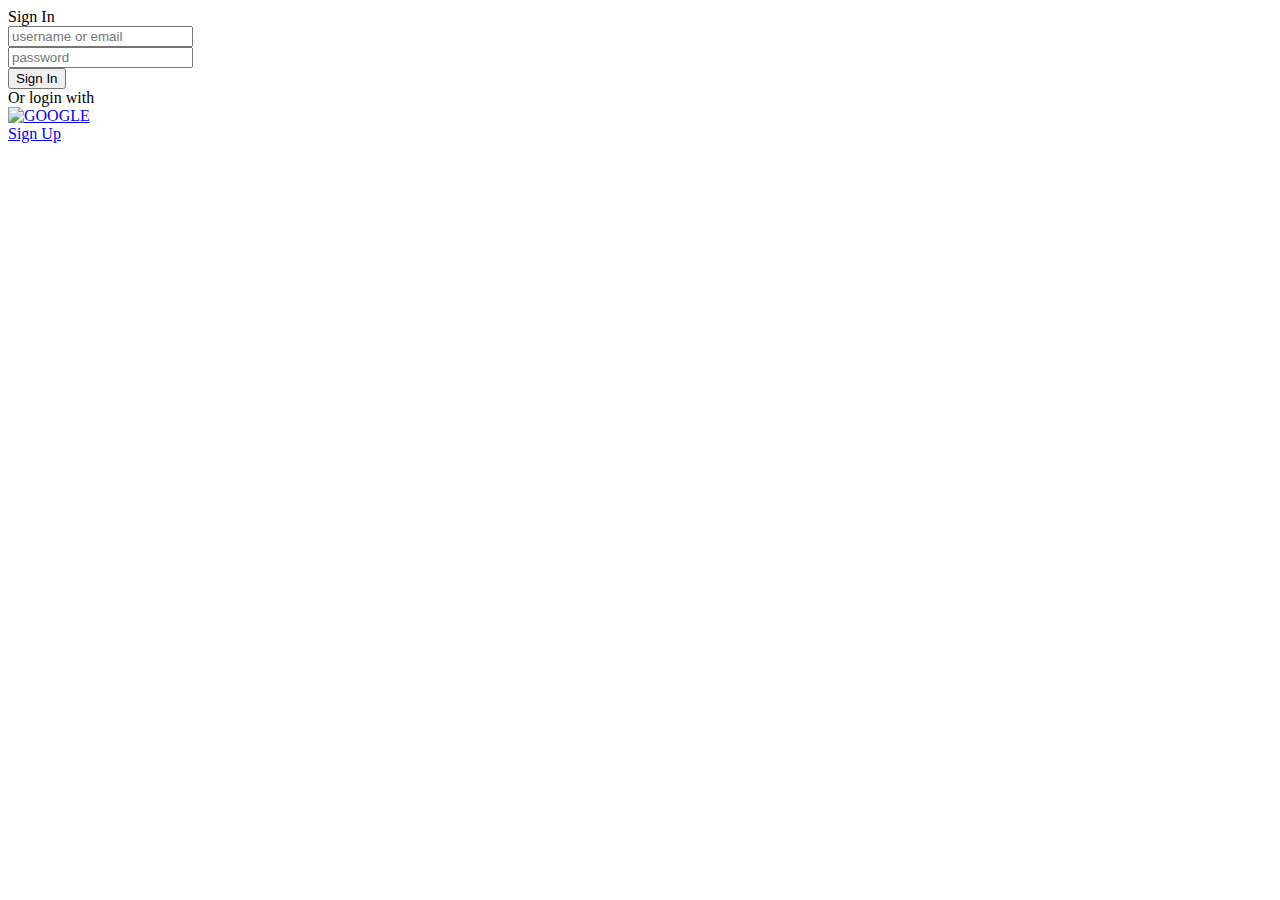
==== index.html @ 64633100 "HTML" ====
<!DOCTYPE html>
<html lang="en">
<head>
	<title>Login V9</title>
	<meta charset="UTF-8">
	<meta name="viewport" content="width=device-width, initial-scale=1">
<!--===============================================================================================-->	
	<link rel="icon" type="image/png" href="images/icons/favicon.ico"/>
<!--===============================================================================================-->
	<link rel="stylesheet" type="text/css" href="vendor/bootstrap/css/bootstrap.min.css">
<!--===============================================================================================-->
	<link rel="stylesheet" type="text/css" href="fonts/font-awesome-4.7.0/css/font-awesome.min.css">
<!--===============================================================================================-->
	<link rel="stylesheet" type="text/css" href="fonts/iconic/css/material-design-iconic-font.min.css">
<!--===============================================================================================-->
	<link rel="stylesheet" type="text/css" href="vendor/animate/animate.css">
<!--===============================================================================================-->	
	<link rel="stylesheet" type="text/css" href="vendor/css-hamburgers/hamburgers.min.css">
<!--===============================================================================================-->
	<link rel="stylesheet" type="text/css" href="vendor/animsition/css/animsition.min.css">
<!--===============================================================================================-->
	<link rel="stylesheet" type="text/css" href="vendor/select2/select2.min.css">
<!--===============================================================================================-->	
	<link rel="stylesheet" type="text/css" href="vendor/daterangepicker/daterangepicker.css">
<!--===============================================================================================-->
	<link rel="stylesheet" type="text/css" href="css/util.css">
	<link rel="stylesheet" type="text/css" href="css/main.css">
<!--===============================================================================================-->
</head>
<body>
	
	
	<div class="container-login100" style="background-image: url('images/bg-01.jpg');">
		<div class="wrap-login100 p-l-55 p-r-55 p-t-80 p-b-30">
			<form class="login100-form validate-form">
				<span class="login100-form-title p-b-37">
					Sign In
				</span>

				<div class="wrap-input100 validate-input m-b-20" data-validate="Enter username or email">
					<input class="input100" type="text" name="username" placeholder="username or email">
					<span class="focus-input100"></span>
				</div>

				<div class="wrap-input100 validate-input m-b-25" data-validate = "Enter password">
					<input class="input100" type="password" name="pass" placeholder="password">
					<span class="focus-input100"></span>
				</div>

				<div class="container-login100-form-btn">
					<button class="login100-form-btn">
						Sign In
					</button>
				</div>

				<div class="text-center p-t-57 p-b-20">
					<span class="txt1">
						Or login with
					</span>
				</div>

				<div class="flex-c p-b-112">
					<a href="#" class="login100-social-item">
						<i class="fa fa-facebook-f"></i>
					</a>

					<a href="#" class="login100-social-item">
						<img src="images/icons/icon-google.png" alt="GOOGLE">
					</a>
				</div>

				<div class="text-center">
					<a href="#" class="txt2 hov1">
						Sign Up
					</a>
				</div>
			</form>

			
		</div>
	</div>
	
	

	<div id="dropDownSelect1"></div>
	
<!--===============================================================================================-->
	<script src="vendor/jquery/jquery-3.2.1.min.js"></script>
<!--===============================================================================================-->
	<script src="vendor/animsition/js/animsition.min.js"></script>
<!--===============================================================================================-->
	<script src="vendor/bootstrap/js/popper.js"></script>
	<script src="vendor/bootstrap/js/bootstrap.min.js"></script>
<!--===============================================================================================-->
	<script src="vendor/select2/select2.min.js"></script>
<!--===============================================================================================-->
	<script src="vendor/daterangepicker/moment.min.js"></script>
	<script src="vendor/daterangepicker/daterangepicker.js"></script>
<!--===============================================================================================-->
	<script src="vendor/countdowntime/countdowntime.js"></script>
<!--===============================================================================================-->
	<script src="js/main.js"></script>

</body>
</html>
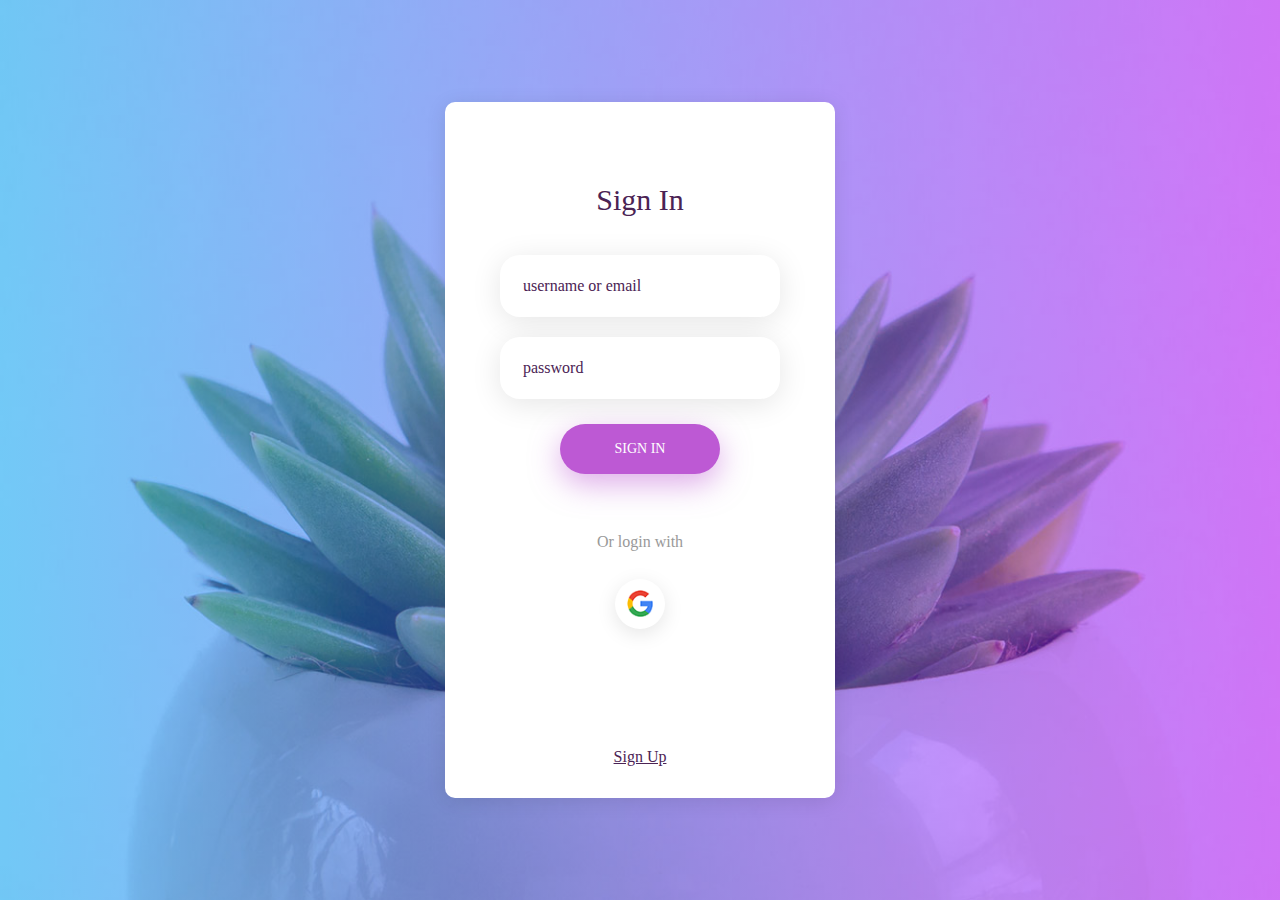
==== commit 41e79b3e: "Update index.html" ====
--- a/index.html
+++ b/index.html
@@ -1,7 +1,7 @@
 <!DOCTYPE html>
 <html lang="en">
 <head>
-	<title>Login V9</title>
+	<title>Worky</title>
 	<meta charset="UTF-8">
 	<meta name="viewport" content="width=device-width, initial-scale=1">
 <!--===============================================================================================-->	
@@ -60,9 +60,7 @@
 				</div>
 
 				<div class="flex-c p-b-112">
-					<a href="#" class="login100-social-item">
-						<i class="fa fa-facebook-f"></i>
-					</a>
+					
 
 					<a href="#" class="login100-social-item">
 						<img src="images/icons/icon-google.png" alt="GOOGLE">
@@ -102,4 +100,4 @@
 	<script src="js/main.js"></script>
 
 </body>
-</html>+</html>
--- a/css/util.css
+++ b/css/util.css
@@ -0,0 +1,2993 @@
+/*[ FONT SIZE ]
+///////////////////////////////////////////////////////////
+*/
+.fs-1 {font-size: 1px;}
+.fs-2 {font-size: 2px;}
+.fs-3 {font-size: 3px;}
+.fs-4 {font-size: 4px;}
+.fs-5 {font-size: 5px;}
+.fs-6 {font-size: 6px;}
+.fs-7 {font-size: 7px;}
+.fs-8 {font-size: 8px;}
+.fs-9 {font-size: 9px;}
+.fs-10 {font-size: 10px;}
+.fs-11 {font-size: 11px;}
+.fs-12 {font-size: 12px;}
+.fs-13 {font-size: 13px;}
+.fs-14 {font-size: 14px;}
+.fs-15 {font-size: 15px;}
+.fs-16 {font-size: 16px;}
+.fs-17 {font-size: 17px;}
+.fs-18 {font-size: 18px;}
+.fs-19 {font-size: 19px;}
+.fs-20 {font-size: 20px;}
+.fs-21 {font-size: 21px;}
+.fs-22 {font-size: 22px;}
+.fs-23 {font-size: 23px;}
+.fs-24 {font-size: 24px;}
+.fs-25 {font-size: 25px;}
+.fs-26 {font-size: 26px;}
+.fs-27 {font-size: 27px;}
+.fs-28 {font-size: 28px;}
+.fs-29 {font-size: 29px;}
+.fs-30 {font-size: 30px;}
+.fs-31 {font-size: 31px;}
+.fs-32 {font-size: 32px;}
+.fs-33 {font-size: 33px;}
+.fs-34 {font-size: 34px;}
+.fs-35 {font-size: 35px;}
+.fs-36 {font-size: 36px;}
+.fs-37 {font-size: 37px;}
+.fs-38 {font-size: 38px;}
+.fs-39 {font-size: 39px;}
+.fs-40 {font-size: 40px;}
+.fs-41 {font-size: 41px;}
+.fs-42 {font-size: 42px;}
+.fs-43 {font-size: 43px;}
+.fs-44 {font-size: 44px;}
+.fs-45 {font-size: 45px;}
+.fs-46 {font-size: 46px;}
+.fs-47 {font-size: 47px;}
+.fs-48 {font-size: 48px;}
+.fs-49 {font-size: 49px;}
+.fs-50 {font-size: 50px;}
+.fs-51 {font-size: 51px;}
+.fs-52 {font-size: 52px;}
+.fs-53 {font-size: 53px;}
+.fs-54 {font-size: 54px;}
+.fs-55 {font-size: 55px;}
+.fs-56 {font-size: 56px;}
+.fs-57 {font-size: 57px;}
+.fs-58 {font-size: 58px;}
+.fs-59 {font-size: 59px;}
+.fs-60 {font-size: 60px;}
+.fs-61 {font-size: 61px;}
+.fs-62 {font-size: 62px;}
+.fs-63 {font-size: 63px;}
+.fs-64 {font-size: 64px;}
+.fs-65 {font-size: 65px;}
+.fs-66 {font-size: 66px;}
+.fs-67 {font-size: 67px;}
+.fs-68 {font-size: 68px;}
+.fs-69 {font-size: 69px;}
+.fs-70 {font-size: 70px;}
+.fs-71 {font-size: 71px;}
+.fs-72 {font-size: 72px;}
+.fs-73 {font-size: 73px;}
+.fs-74 {font-size: 74px;}
+.fs-75 {font-size: 75px;}
+.fs-76 {font-size: 76px;}
+.fs-77 {font-size: 77px;}
+.fs-78 {font-size: 78px;}
+.fs-79 {font-size: 79px;}
+.fs-80 {font-size: 80px;}
+.fs-81 {font-size: 81px;}
+.fs-82 {font-size: 82px;}
+.fs-83 {font-size: 83px;}
+.fs-84 {font-size: 84px;}
+.fs-85 {font-size: 85px;}
+.fs-86 {font-size: 86px;}
+.fs-87 {font-size: 87px;}
+.fs-88 {font-size: 88px;}
+.fs-89 {font-size: 89px;}
+.fs-90 {font-size: 90px;}
+.fs-91 {font-size: 91px;}
+.fs-92 {font-size: 92px;}
+.fs-93 {font-size: 93px;}
+.fs-94 {font-size: 94px;}
+.fs-95 {font-size: 95px;}
+.fs-96 {font-size: 96px;}
+.fs-97 {font-size: 97px;}
+.fs-98 {font-size: 98px;}
+.fs-99 {font-size: 99px;}
+.fs-100 {font-size: 100px;}
+.fs-101 {font-size: 101px;}
+.fs-102 {font-size: 102px;}
+.fs-103 {font-size: 103px;}
+.fs-104 {font-size: 104px;}
+.fs-105 {font-size: 105px;}
+.fs-106 {font-size: 106px;}
+.fs-107 {font-size: 107px;}
+.fs-108 {font-size: 108px;}
+.fs-109 {font-size: 109px;}
+.fs-110 {font-size: 110px;}
+.fs-111 {font-size: 111px;}
+.fs-112 {font-size: 112px;}
+.fs-113 {font-size: 113px;}
+.fs-114 {font-size: 114px;}
+.fs-115 {font-size: 115px;}
+.fs-116 {font-size: 116px;}
+.fs-117 {font-size: 117px;}
+.fs-118 {font-size: 118px;}
+.fs-119 {font-size: 119px;}
+.fs-120 {font-size: 120px;}
+.fs-121 {font-size: 121px;}
+.fs-122 {font-size: 122px;}
+.fs-123 {font-size: 123px;}
+.fs-124 {font-size: 124px;}
+.fs-125 {font-size: 125px;}
+.fs-126 {font-size: 126px;}
+.fs-127 {font-size: 127px;}
+.fs-128 {font-size: 128px;}
+.fs-129 {font-size: 129px;}
+.fs-130 {font-size: 130px;}
+.fs-131 {font-size: 131px;}
+.fs-132 {font-size: 132px;}
+.fs-133 {font-size: 133px;}
+.fs-134 {font-size: 134px;}
+.fs-135 {font-size: 135px;}
+.fs-136 {font-size: 136px;}
+.fs-137 {font-size: 137px;}
+.fs-138 {font-size: 138px;}
+.fs-139 {font-size: 139px;}
+.fs-140 {font-size: 140px;}
+.fs-141 {font-size: 141px;}
+.fs-142 {font-size: 142px;}
+.fs-143 {font-size: 143px;}
+.fs-144 {font-size: 144px;}
+.fs-145 {font-size: 145px;}
+.fs-146 {font-size: 146px;}
+.fs-147 {font-size: 147px;}
+.fs-148 {font-size: 148px;}
+.fs-149 {font-size: 149px;}
+.fs-150 {font-size: 150px;}
+.fs-151 {font-size: 151px;}
+.fs-152 {font-size: 152px;}
+.fs-153 {font-size: 153px;}
+.fs-154 {font-size: 154px;}
+.fs-155 {font-size: 155px;}
+.fs-156 {font-size: 156px;}
+.fs-157 {font-size: 157px;}
+.fs-158 {font-size: 158px;}
+.fs-159 {font-size: 159px;}
+.fs-160 {font-size: 160px;}
+.fs-161 {font-size: 161px;}
+.fs-162 {font-size: 162px;}
+.fs-163 {font-size: 163px;}
+.fs-164 {font-size: 164px;}
+.fs-165 {font-size: 165px;}
+.fs-166 {font-size: 166px;}
+.fs-167 {font-size: 167px;}
+.fs-168 {font-size: 168px;}
+.fs-169 {font-size: 169px;}
+.fs-170 {font-size: 170px;}
+.fs-171 {font-size: 171px;}
+.fs-172 {font-size: 172px;}
+.fs-173 {font-size: 173px;}
+.fs-174 {font-size: 174px;}
+.fs-175 {font-size: 175px;}
+.fs-176 {font-size: 176px;}
+.fs-177 {font-size: 177px;}
+.fs-178 {font-size: 178px;}
+.fs-179 {font-size: 179px;}
+.fs-180 {font-size: 180px;}
+.fs-181 {font-size: 181px;}
+.fs-182 {font-size: 182px;}
+.fs-183 {font-size: 183px;}
+.fs-184 {font-size: 184px;}
+.fs-185 {font-size: 185px;}
+.fs-186 {font-size: 186px;}
+.fs-187 {font-size: 187px;}
+.fs-188 {font-size: 188px;}
+.fs-189 {font-size: 189px;}
+.fs-190 {font-size: 190px;}
+.fs-191 {font-size: 191px;}
+.fs-192 {font-size: 192px;}
+.fs-193 {font-size: 193px;}
+.fs-194 {font-size: 194px;}
+.fs-195 {font-size: 195px;}
+.fs-196 {font-size: 196px;}
+.fs-197 {font-size: 197px;}
+.fs-198 {font-size: 198px;}
+.fs-199 {font-size: 199px;}
+.fs-200 {font-size: 200px;}
+
+/*[ PADDING ]
+///////////////////////////////////////////////////////////
+*/
+.p-t-0 {padding-top: 0px;}
+.p-t-1 {padding-top: 1px;}
+.p-t-2 {padding-top: 2px;}
+.p-t-3 {padding-top: 3px;}
+.p-t-4 {padding-top: 4px;}
+.p-t-5 {padding-top: 5px;}
+.p-t-6 {padding-top: 6px;}
+.p-t-7 {padding-top: 7px;}
+.p-t-8 {padding-top: 8px;}
+.p-t-9 {padding-top: 9px;}
+.p-t-10 {padding-top: 10px;}
+.p-t-11 {padding-top: 11px;}
+.p-t-12 {padding-top: 12px;}
+.p-t-13 {padding-top: 13px;}
+.p-t-14 {padding-top: 14px;}
+.p-t-15 {padding-top: 15px;}
+.p-t-16 {padding-top: 16px;}
+.p-t-17 {padding-top: 17px;}
+.p-t-18 {padding-top: 18px;}
+.p-t-19 {padding-top: 19px;}
+.p-t-20 {padding-top: 20px;}
+.p-t-21 {padding-top: 21px;}
+.p-t-22 {padding-top: 22px;}
+.p-t-23 {padding-top: 23px;}
+.p-t-24 {padding-top: 24px;}
+.p-t-25 {padding-top: 25px;}
+.p-t-26 {padding-top: 26px;}
+.p-t-27 {padding-top: 27px;}
+.p-t-28 {padding-top: 28px;}
+.p-t-29 {padding-top: 29px;}
+.p-t-30 {padding-top: 30px;}
+.p-t-31 {padding-top: 31px;}
+.p-t-32 {padding-top: 32px;}
+.p-t-33 {padding-top: 33px;}
+.p-t-34 {padding-top: 34px;}
+.p-t-35 {padding-top: 35px;}
+.p-t-36 {padding-top: 36px;}
+.p-t-37 {padding-top: 37px;}
+.p-t-38 {padding-top: 38px;}
+.p-t-39 {padding-top: 39px;}
+.p-t-40 {padding-top: 40px;}
+.p-t-41 {padding-top: 41px;}
+.p-t-42 {padding-top: 42px;}
+.p-t-43 {padding-top: 43px;}
+.p-t-44 {padding-top: 44px;}
+.p-t-45 {padding-top: 45px;}
+.p-t-46 {padding-top: 46px;}
+.p-t-47 {padding-top: 47px;}
+.p-t-48 {padding-top: 48px;}
+.p-t-49 {padding-top: 49px;}
+.p-t-50 {padding-top: 50px;}
+.p-t-51 {padding-top: 51px;}
+.p-t-52 {padding-top: 52px;}
+.p-t-53 {padding-top: 53px;}
+.p-t-54 {padding-top: 54px;}
+.p-t-55 {padding-top: 55px;}
+.p-t-56 {padding-top: 56px;}
+.p-t-57 {padding-top: 57px;}
+.p-t-58 {padding-top: 58px;}
+.p-t-59 {padding-top: 59px;}
+.p-t-60 {padding-top: 60px;}
+.p-t-61 {padding-top: 61px;}
+.p-t-62 {padding-top: 62px;}
+.p-t-63 {padding-top: 63px;}
+.p-t-64 {padding-top: 64px;}
+.p-t-65 {padding-top: 65px;}
+.p-t-66 {padding-top: 66px;}
+.p-t-67 {padding-top: 67px;}
+.p-t-68 {padding-top: 68px;}
+.p-t-69 {padding-top: 69px;}
+.p-t-70 {padding-top: 70px;}
+.p-t-71 {padding-top: 71px;}
+.p-t-72 {padding-top: 72px;}
+.p-t-73 {padding-top: 73px;}
+.p-t-74 {padding-top: 74px;}
+.p-t-75 {padding-top: 75px;}
+.p-t-76 {padding-top: 76px;}
+.p-t-77 {padding-top: 77px;}
+.p-t-78 {padding-top: 78px;}
+.p-t-79 {padding-top: 79px;}
+.p-t-80 {padding-top: 80px;}
+.p-t-81 {padding-top: 81px;}
+.p-t-82 {padding-top: 82px;}
+.p-t-83 {padding-top: 83px;}
+.p-t-84 {padding-top: 84px;}
+.p-t-85 {padding-top: 85px;}
+.p-t-86 {padding-top: 86px;}
+.p-t-87 {padding-top: 87px;}
+.p-t-88 {padding-top: 88px;}
+.p-t-89 {padding-top: 89px;}
+.p-t-90 {padding-top: 90px;}
+.p-t-91 {padding-top: 91px;}
+.p-t-92 {padding-top: 92px;}
+.p-t-93 {padding-top: 93px;}
+.p-t-94 {padding-top: 94px;}
+.p-t-95 {padding-top: 95px;}
+.p-t-96 {padding-top: 96px;}
+.p-t-97 {padding-top: 97px;}
+.p-t-98 {padding-top: 98px;}
+.p-t-99 {padding-top: 99px;}
+.p-t-100 {padding-top: 100px;}
+.p-t-101 {padding-top: 101px;}
+.p-t-102 {padding-top: 102px;}
+.p-t-103 {padding-top: 103px;}
+.p-t-104 {padding-top: 104px;}
+.p-t-105 {padding-top: 105px;}
+.p-t-106 {padding-top: 106px;}
+.p-t-107 {padding-top: 107px;}
+.p-t-108 {padding-top: 108px;}
+.p-t-109 {padding-top: 109px;}
+.p-t-110 {padding-top: 110px;}
+.p-t-111 {padding-top: 111px;}
+.p-t-112 {padding-top: 112px;}
+.p-t-113 {padding-top: 113px;}
+.p-t-114 {padding-top: 114px;}
+.p-t-115 {padding-top: 115px;}
+.p-t-116 {padding-top: 116px;}
+.p-t-117 {padding-top: 117px;}
+.p-t-118 {padding-top: 118px;}
+.p-t-119 {padding-top: 119px;}
+.p-t-120 {padding-top: 120px;}
+.p-t-121 {padding-top: 121px;}
+.p-t-122 {padding-top: 122px;}
+.p-t-123 {padding-top: 123px;}
+.p-t-124 {padding-top: 124px;}
+.p-t-125 {padding-top: 125px;}
+.p-t-126 {padding-top: 126px;}
+.p-t-127 {padding-top: 127px;}
+.p-t-128 {padding-top: 128px;}
+.p-t-129 {padding-top: 129px;}
+.p-t-130 {padding-top: 130px;}
+.p-t-131 {padding-top: 131px;}
+.p-t-132 {padding-top: 132px;}
+.p-t-133 {padding-top: 133px;}
+.p-t-134 {padding-top: 134px;}
+.p-t-135 {padding-top: 135px;}
+.p-t-136 {padding-top: 136px;}
+.p-t-137 {padding-top: 137px;}
+.p-t-138 {padding-top: 138px;}
+.p-t-139 {padding-top: 139px;}
+.p-t-140 {padding-top: 140px;}
+.p-t-141 {padding-top: 141px;}
+.p-t-142 {padding-top: 142px;}
+.p-t-143 {padding-top: 143px;}
+.p-t-144 {padding-top: 144px;}
+.p-t-145 {padding-top: 145px;}
+.p-t-146 {padding-top: 146px;}
+.p-t-147 {padding-top: 147px;}
+.p-t-148 {padding-top: 148px;}
+.p-t-149 {padding-top: 149px;}
+.p-t-150 {padding-top: 150px;}
+.p-t-151 {padding-top: 151px;}
+.p-t-152 {padding-top: 152px;}
+.p-t-153 {padding-top: 153px;}
+.p-t-154 {padding-top: 154px;}
+.p-t-155 {padding-top: 155px;}
+.p-t-156 {padding-top: 156px;}
+.p-t-157 {padding-top: 157px;}
+.p-t-158 {padding-top: 158px;}
+.p-t-159 {padding-top: 159px;}
+.p-t-160 {padding-top: 160px;}
+.p-t-161 {padding-top: 161px;}
+.p-t-162 {padding-top: 162px;}
+.p-t-163 {padding-top: 163px;}
+.p-t-164 {padding-top: 164px;}
+.p-t-165 {padding-top: 165px;}
+.p-t-166 {padding-top: 166px;}
+.p-t-167 {padding-top: 167px;}
+.p-t-168 {padding-top: 168px;}
+.p-t-169 {padding-top: 169px;}
+.p-t-170 {padding-top: 170px;}
+.p-t-171 {padding-top: 171px;}
+.p-t-172 {padding-top: 172px;}
+.p-t-173 {padding-top: 173px;}
+.p-t-174 {padding-top: 174px;}
+.p-t-175 {padding-top: 175px;}
+.p-t-176 {padding-top: 176px;}
+.p-t-177 {padding-top: 177px;}
+.p-t-178 {padding-top: 178px;}
+.p-t-179 {padding-top: 179px;}
+.p-t-180 {padding-top: 180px;}
+.p-t-181 {padding-top: 181px;}
+.p-t-182 {padding-top: 182px;}
+.p-t-183 {padding-top: 183px;}
+.p-t-184 {padding-top: 184px;}
+.p-t-185 {padding-top: 185px;}
+.p-t-186 {padding-top: 186px;}
+.p-t-187 {padding-top: 187px;}
+.p-t-188 {padding-top: 188px;}
+.p-t-189 {padding-top: 189px;}
+.p-t-190 {padding-top: 190px;}
+.p-t-191 {padding-top: 191px;}
+.p-t-192 {padding-top: 192px;}
+.p-t-193 {padding-top: 193px;}
+.p-t-194 {padding-top: 194px;}
+.p-t-195 {padding-top: 195px;}
+.p-t-196 {padding-top: 196px;}
+.p-t-197 {padding-top: 197px;}
+.p-t-198 {padding-top: 198px;}
+.p-t-199 {padding-top: 199px;}
+.p-t-200 {padding-top: 200px;}
+.p-t-201 {padding-top: 201px;}
+.p-t-202 {padding-top: 202px;}
+.p-t-203 {padding-top: 203px;}
+.p-t-204 {padding-top: 204px;}
+.p-t-205 {padding-top: 205px;}
+.p-t-206 {padding-top: 206px;}
+.p-t-207 {padding-top: 207px;}
+.p-t-208 {padding-top: 208px;}
+.p-t-209 {padding-top: 209px;}
+.p-t-210 {padding-top: 210px;}
+.p-t-211 {padding-top: 211px;}
+.p-t-212 {padding-top: 212px;}
+.p-t-213 {padding-top: 213px;}
+.p-t-214 {padding-top: 214px;}
+.p-t-215 {padding-top: 215px;}
+.p-t-216 {padding-top: 216px;}
+.p-t-217 {padding-top: 217px;}
+.p-t-218 {padding-top: 218px;}
+.p-t-219 {padding-top: 219px;}
+.p-t-220 {padding-top: 220px;}
+.p-t-221 {padding-top: 221px;}
+.p-t-222 {padding-top: 222px;}
+.p-t-223 {padding-top: 223px;}
+.p-t-224 {padding-top: 224px;}
+.p-t-225 {padding-top: 225px;}
+.p-t-226 {padding-top: 226px;}
+.p-t-227 {padding-top: 227px;}
+.p-t-228 {padding-top: 228px;}
+.p-t-229 {padding-top: 229px;}
+.p-t-230 {padding-top: 230px;}
+.p-t-231 {padding-top: 231px;}
+.p-t-232 {padding-top: 232px;}
+.p-t-233 {padding-top: 233px;}
+.p-t-234 {padding-top: 234px;}
+.p-t-235 {padding-top: 235px;}
+.p-t-236 {padding-top: 236px;}
+.p-t-237 {padding-top: 237px;}
+.p-t-238 {padding-top: 238px;}
+.p-t-239 {padding-top: 239px;}
+.p-t-240 {padding-top: 240px;}
+.p-t-241 {padding-top: 241px;}
+.p-t-242 {padding-top: 242px;}
+.p-t-243 {padding-top: 243px;}
+.p-t-244 {padding-top: 244px;}
+.p-t-245 {padding-top: 245px;}
+.p-t-246 {padding-top: 246px;}
+.p-t-247 {padding-top: 247px;}
+.p-t-248 {padding-top: 248px;}
+.p-t-249 {padding-top: 249px;}
+.p-t-250 {padding-top: 250px;}
+.p-b-0 {padding-bottom: 0px;}
+.p-b-1 {padding-bottom: 1px;}
+.p-b-2 {padding-bottom: 2px;}
+.p-b-3 {padding-bottom: 3px;}
+.p-b-4 {padding-bottom: 4px;}
+.p-b-5 {padding-bottom: 5px;}
+.p-b-6 {padding-bottom: 6px;}
+.p-b-7 {padding-bottom: 7px;}
+.p-b-8 {padding-bottom: 8px;}
+.p-b-9 {padding-bottom: 9px;}
+.p-b-10 {padding-bottom: 10px;}
+.p-b-11 {padding-bottom: 11px;}
+.p-b-12 {padding-bottom: 12px;}
+.p-b-13 {padding-bottom: 13px;}
+.p-b-14 {padding-bottom: 14px;}
+.p-b-15 {padding-bottom: 15px;}
+.p-b-16 {padding-bottom: 16px;}
+.p-b-17 {padding-bottom: 17px;}
+.p-b-18 {padding-bottom: 18px;}
+.p-b-19 {padding-bottom: 19px;}
+.p-b-20 {padding-bottom: 20px;}
+.p-b-21 {padding-bottom: 21px;}
+.p-b-22 {padding-bottom: 22px;}
+.p-b-23 {padding-bottom: 23px;}
+.p-b-24 {padding-bottom: 24px;}
+.p-b-25 {padding-bottom: 25px;}
+.p-b-26 {padding-bottom: 26px;}
+.p-b-27 {padding-bottom: 27px;}
+.p-b-28 {padding-bottom: 28px;}
+.p-b-29 {padding-bottom: 29px;}
+.p-b-30 {padding-bottom: 30px;}
+.p-b-31 {padding-bottom: 31px;}
+.p-b-32 {padding-bottom: 32px;}
+.p-b-33 {padding-bottom: 33px;}
+.p-b-34 {padding-bottom: 34px;}
+.p-b-35 {padding-bottom: 35px;}
+.p-b-36 {padding-bottom: 36px;}
+.p-b-37 {padding-bottom: 37px;}
+.p-b-38 {padding-bottom: 38px;}
+.p-b-39 {padding-bottom: 39px;}
+.p-b-40 {padding-bottom: 40px;}
+.p-b-41 {padding-bottom: 41px;}
+.p-b-42 {padding-bottom: 42px;}
+.p-b-43 {padding-bottom: 43px;}
+.p-b-44 {padding-bottom: 44px;}
+.p-b-45 {padding-bottom: 45px;}
+.p-b-46 {padding-bottom: 46px;}
+.p-b-47 {padding-bottom: 47px;}
+.p-b-48 {padding-bottom: 48px;}
+.p-b-49 {padding-bottom: 49px;}
+.p-b-50 {padding-bottom: 50px;}
+.p-b-51 {padding-bottom: 51px;}
+.p-b-52 {padding-bottom: 52px;}
+.p-b-53 {padding-bottom: 53px;}
+.p-b-54 {padding-bottom: 54px;}
+.p-b-55 {padding-bottom: 55px;}
+.p-b-56 {padding-bottom: 56px;}
+.p-b-57 {padding-bottom: 57px;}
+.p-b-58 {padding-bottom: 58px;}
+.p-b-59 {padding-bottom: 59px;}
+.p-b-60 {padding-bottom: 60px;}
+.p-b-61 {padding-bottom: 61px;}
+.p-b-62 {padding-bottom: 62px;}
+.p-b-63 {padding-bottom: 63px;}
+.p-b-64 {padding-bottom: 64px;}
+.p-b-65 {padding-bottom: 65px;}
+.p-b-66 {padding-bottom: 66px;}
+.p-b-67 {padding-bottom: 67px;}
+.p-b-68 {padding-bottom: 68px;}
+.p-b-69 {padding-bottom: 69px;}
+.p-b-70 {padding-bottom: 70px;}
+.p-b-71 {padding-bottom: 71px;}
+.p-b-72 {padding-bottom: 72px;}
+.p-b-73 {padding-bottom: 73px;}
+.p-b-74 {padding-bottom: 74px;}
+.p-b-75 {padding-bottom: 75px;}
+.p-b-76 {padding-bottom: 76px;}
+.p-b-77 {padding-bottom: 77px;}
+.p-b-78 {padding-bottom: 78px;}
+.p-b-79 {padding-bottom: 79px;}
+.p-b-80 {padding-bottom: 80px;}
+.p-b-81 {padding-bottom: 81px;}
+.p-b-82 {padding-bottom: 82px;}
+.p-b-83 {padding-bottom: 83px;}
+.p-b-84 {padding-bottom: 84px;}
+.p-b-85 {padding-bottom: 85px;}
+.p-b-86 {padding-bottom: 86px;}
+.p-b-87 {padding-bottom: 87px;}
+.p-b-88 {padding-bottom: 88px;}
+.p-b-89 {padding-bottom: 89px;}
+.p-b-90 {padding-bottom: 90px;}
+.p-b-91 {padding-bottom: 91px;}
+.p-b-92 {padding-bottom: 92px;}
+.p-b-93 {padding-bottom: 93px;}
+.p-b-94 {padding-bottom: 94px;}
+.p-b-95 {padding-bottom: 95px;}
+.p-b-96 {padding-bottom: 96px;}
+.p-b-97 {padding-bottom: 97px;}
+.p-b-98 {padding-bottom: 98px;}
+.p-b-99 {padding-bottom: 99px;}
+.p-b-100 {padding-bottom: 100px;}
+.p-b-101 {padding-bottom: 101px;}
+.p-b-102 {padding-bottom: 102px;}
+.p-b-103 {padding-bottom: 103px;}
+.p-b-104 {padding-bottom: 104px;}
+.p-b-105 {padding-bottom: 105px;}
+.p-b-106 {padding-bottom: 106px;}
+.p-b-107 {padding-bottom: 107px;}
+.p-b-108 {padding-bottom: 108px;}
+.p-b-109 {padding-bottom: 109px;}
+.p-b-110 {padding-bottom: 110px;}
+.p-b-111 {padding-bottom: 111px;}
+.p-b-112 {padding-bottom: 112px;}
+.p-b-113 {padding-bottom: 113px;}
+.p-b-114 {padding-bottom: 114px;}
+.p-b-115 {padding-bottom: 115px;}
+.p-b-116 {padding-bottom: 116px;}
+.p-b-117 {padding-bottom: 117px;}
+.p-b-118 {padding-bottom: 118px;}
+.p-b-119 {padding-bottom: 119px;}
+.p-b-120 {padding-bottom: 120px;}
+.p-b-121 {padding-bottom: 121px;}
+.p-b-122 {padding-bottom: 122px;}
+.p-b-123 {padding-bottom: 123px;}
+.p-b-124 {padding-bottom: 124px;}
+.p-b-125 {padding-bottom: 125px;}
+.p-b-126 {padding-bottom: 126px;}
+.p-b-127 {padding-bottom: 127px;}
+.p-b-128 {padding-bottom: 128px;}
+.p-b-129 {padding-bottom: 129px;}
+.p-b-130 {padding-bottom: 130px;}
+.p-b-131 {padding-bottom: 131px;}
+.p-b-132 {padding-bottom: 132px;}
+.p-b-133 {padding-bottom: 133px;}
+.p-b-134 {padding-bottom: 134px;}
+.p-b-135 {padding-bottom: 135px;}
+.p-b-136 {padding-bottom: 136px;}
+.p-b-137 {padding-bottom: 137px;}
+.p-b-138 {padding-bottom: 138px;}
+.p-b-139 {padding-bottom: 139px;}
+.p-b-140 {padding-bottom: 140px;}
+.p-b-141 {padding-bottom: 141px;}
+.p-b-142 {padding-bottom: 142px;}
+.p-b-143 {padding-bottom: 143px;}
+.p-b-144 {padding-bottom: 144px;}
+.p-b-145 {padding-bottom: 145px;}
+.p-b-146 {padding-bottom: 146px;}
+.p-b-147 {padding-bottom: 147px;}
+.p-b-148 {padding-bottom: 148px;}
+.p-b-149 {padding-bottom: 149px;}
+.p-b-150 {padding-bottom: 150px;}
+.p-b-151 {padding-bottom: 151px;}
+.p-b-152 {padding-bottom: 152px;}
+.p-b-153 {padding-bottom: 153px;}
+.p-b-154 {padding-bottom: 154px;}
+.p-b-155 {padding-bottom: 155px;}
+.p-b-156 {padding-bottom: 156px;}
+.p-b-157 {padding-bottom: 157px;}
+.p-b-158 {padding-bottom: 158px;}
+.p-b-159 {padding-bottom: 159px;}
+.p-b-160 {padding-bottom: 160px;}
+.p-b-161 {padding-bottom: 161px;}
+.p-b-162 {padding-bottom: 162px;}
+.p-b-163 {padding-bottom: 163px;}
+.p-b-164 {padding-bottom: 164px;}
+.p-b-165 {padding-bottom: 165px;}
+.p-b-166 {padding-bottom: 166px;}
+.p-b-167 {padding-bottom: 167px;}
+.p-b-168 {padding-bottom: 168px;}
+.p-b-169 {padding-bottom: 169px;}
+.p-b-170 {padding-bottom: 170px;}
+.p-b-171 {padding-bottom: 171px;}
+.p-b-172 {padding-bottom: 172px;}
+.p-b-173 {padding-bottom: 173px;}
+.p-b-174 {padding-bottom: 174px;}
+.p-b-175 {padding-bottom: 175px;}
+.p-b-176 {padding-bottom: 176px;}
+.p-b-177 {padding-bottom: 177px;}
+.p-b-178 {padding-bottom: 178px;}
+.p-b-179 {padding-bottom: 179px;}
+.p-b-180 {padding-bottom: 180px;}
+.p-b-181 {padding-bottom: 181px;}
+.p-b-182 {padding-bottom: 182px;}
+.p-b-183 {padding-bottom: 183px;}
+.p-b-184 {padding-bottom: 184px;}
+.p-b-185 {padding-bottom: 185px;}
+.p-b-186 {padding-bottom: 186px;}
+.p-b-187 {padding-bottom: 187px;}
+.p-b-188 {padding-bottom: 188px;}
+.p-b-189 {padding-bottom: 189px;}
+.p-b-190 {padding-bottom: 190px;}
+.p-b-191 {padding-bottom: 191px;}
+.p-b-192 {padding-bottom: 192px;}
+.p-b-193 {padding-bottom: 193px;}
+.p-b-194 {padding-bottom: 194px;}
+.p-b-195 {padding-bottom: 195px;}
+.p-b-196 {padding-bottom: 196px;}
+.p-b-197 {padding-bottom: 197px;}
+.p-b-198 {padding-bottom: 198px;}
+.p-b-199 {padding-bottom: 199px;}
+.p-b-200 {padding-bottom: 200px;}
+.p-b-201 {padding-bottom: 201px;}
+.p-b-202 {padding-bottom: 202px;}
+.p-b-203 {padding-bottom: 203px;}
+.p-b-204 {padding-bottom: 204px;}
+.p-b-205 {padding-bottom: 205px;}
+.p-b-206 {padding-bottom: 206px;}
+.p-b-207 {padding-bottom: 207px;}
+.p-b-208 {padding-bottom: 208px;}
+.p-b-209 {padding-bottom: 209px;}
+.p-b-210 {padding-bottom: 210px;}
+.p-b-211 {padding-bottom: 211px;}
+.p-b-212 {padding-bottom: 212px;}
+.p-b-213 {padding-bottom: 213px;}
+.p-b-214 {padding-bottom: 214px;}
+.p-b-215 {padding-bottom: 215px;}
+.p-b-216 {padding-bottom: 216px;}
+.p-b-217 {padding-bottom: 217px;}
+.p-b-218 {padding-bottom: 218px;}
+.p-b-219 {padding-bottom: 219px;}
+.p-b-220 {padding-bottom: 220px;}
+.p-b-221 {padding-bottom: 221px;}
+.p-b-222 {padding-bottom: 222px;}
+.p-b-223 {padding-bottom: 223px;}
+.p-b-224 {padding-bottom: 224px;}
+.p-b-225 {padding-bottom: 225px;}
+.p-b-226 {padding-bottom: 226px;}
+.p-b-227 {padding-bottom: 227px;}
+.p-b-228 {padding-bottom: 228px;}
+.p-b-229 {padding-bottom: 229px;}
+.p-b-230 {padding-bottom: 230px;}
+.p-b-231 {padding-bottom: 231px;}
+.p-b-232 {padding-bottom: 232px;}
+.p-b-233 {padding-bottom: 233px;}
+.p-b-234 {padding-bottom: 234px;}
+.p-b-235 {padding-bottom: 235px;}
+.p-b-236 {padding-bottom: 236px;}
+.p-b-237 {padding-bottom: 237px;}
+.p-b-238 {padding-bottom: 238px;}
+.p-b-239 {padding-bottom: 239px;}
+.p-b-240 {padding-bottom: 240px;}
+.p-b-241 {padding-bottom: 241px;}
+.p-b-242 {padding-bottom: 242px;}
+.p-b-243 {padding-bottom: 243px;}
+.p-b-244 {padding-bottom: 244px;}
+.p-b-245 {padding-bottom: 245px;}
+.p-b-246 {padding-bottom: 246px;}
+.p-b-247 {padding-bottom: 247px;}
+.p-b-248 {padding-bottom: 248px;}
+.p-b-249 {padding-bottom: 249px;}
+.p-b-250 {padding-bottom: 250px;}
+.p-l-0 {padding-left: 0px;}
+.p-l-1 {padding-left: 1px;}
+.p-l-2 {padding-left: 2px;}
+.p-l-3 {padding-left: 3px;}
+.p-l-4 {padding-left: 4px;}
+.p-l-5 {padding-left: 5px;}
+.p-l-6 {padding-left: 6px;}
+.p-l-7 {padding-left: 7px;}
+.p-l-8 {padding-left: 8px;}
+.p-l-9 {padding-left: 9px;}
+.p-l-10 {padding-left: 10px;}
+.p-l-11 {padding-left: 11px;}
+.p-l-12 {padding-left: 12px;}
+.p-l-13 {padding-left: 13px;}
+.p-l-14 {padding-left: 14px;}
+.p-l-15 {padding-left: 15px;}
+.p-l-16 {padding-left: 16px;}
+.p-l-17 {padding-left: 17px;}
+.p-l-18 {padding-left: 18px;}
+.p-l-19 {padding-left: 19px;}
+.p-l-20 {padding-left: 20px;}
+.p-l-21 {padding-left: 21px;}
+.p-l-22 {padding-left: 22px;}
+.p-l-23 {padding-left: 23px;}
+.p-l-24 {padding-left: 24px;}
+.p-l-25 {padding-left: 25px;}
+.p-l-26 {padding-left: 26px;}
+.p-l-27 {padding-left: 27px;}
+.p-l-28 {padding-left: 28px;}
+.p-l-29 {padding-left: 29px;}
+.p-l-30 {padding-left: 30px;}
+.p-l-31 {padding-left: 31px;}
+.p-l-32 {padding-left: 32px;}
+.p-l-33 {padding-left: 33px;}
+.p-l-34 {padding-left: 34px;}
+.p-l-35 {padding-left: 35px;}
+.p-l-36 {padding-left: 36px;}
+.p-l-37 {padding-left: 37px;}
+.p-l-38 {padding-left: 38px;}
+.p-l-39 {padding-left: 39px;}
+.p-l-40 {padding-left: 40px;}
+.p-l-41 {padding-left: 41px;}
+.p-l-42 {padding-left: 42px;}
+.p-l-43 {padding-left: 43px;}
+.p-l-44 {padding-left: 44px;}
+.p-l-45 {padding-left: 45px;}
+.p-l-46 {padding-left: 46px;}
+.p-l-47 {padding-left: 47px;}
+.p-l-48 {padding-left: 48px;}
+.p-l-49 {padding-left: 49px;}
+.p-l-50 {padding-left: 50px;}
+.p-l-51 {padding-left: 51px;}
+.p-l-52 {padding-left: 52px;}
+.p-l-53 {padding-left: 53px;}
+.p-l-54 {padding-left: 54px;}
+.p-l-55 {padding-left: 55px;}
+.p-l-56 {padding-left: 56px;}
+.p-l-57 {padding-left: 57px;}
+.p-l-58 {padding-left: 58px;}
+.p-l-59 {padding-left: 59px;}
+.p-l-60 {padding-left: 60px;}
+.p-l-61 {padding-left: 61px;}
+.p-l-62 {padding-left: 62px;}
+.p-l-63 {padding-left: 63px;}
+.p-l-64 {padding-left: 64px;}
+.p-l-65 {padding-left: 65px;}
+.p-l-66 {padding-left: 66px;}
+.p-l-67 {padding-left: 67px;}
+.p-l-68 {padding-left: 68px;}
+.p-l-69 {padding-left: 69px;}
+.p-l-70 {padding-left: 70px;}
+.p-l-71 {padding-left: 71px;}
+.p-l-72 {padding-left: 72px;}
+.p-l-73 {padding-left: 73px;}
+.p-l-74 {padding-left: 74px;}
+.p-l-75 {padding-left: 75px;}
+.p-l-76 {padding-left: 76px;}
+.p-l-77 {padding-left: 77px;}
+.p-l-78 {padding-left: 78px;}
+.p-l-79 {padding-left: 79px;}
+.p-l-80 {padding-left: 80px;}
+.p-l-81 {padding-left: 81px;}
+.p-l-82 {padding-left: 82px;}
+.p-l-83 {padding-left: 83px;}
+.p-l-84 {padding-left: 84px;}
+.p-l-85 {padding-left: 85px;}
+.p-l-86 {padding-left: 86px;}
+.p-l-87 {padding-left: 87px;}
+.p-l-88 {padding-left: 88px;}
+.p-l-89 {padding-left: 89px;}
+.p-l-90 {padding-left: 90px;}
+.p-l-91 {padding-left: 91px;}
+.p-l-92 {padding-left: 92px;}
+.p-l-93 {padding-left: 93px;}
+.p-l-94 {padding-left: 94px;}
+.p-l-95 {padding-left: 95px;}
+.p-l-96 {padding-left: 96px;}
+.p-l-97 {padding-left: 97px;}
+.p-l-98 {padding-left: 98px;}
+.p-l-99 {padding-left: 99px;}
+.p-l-100 {padding-left: 100px;}
+.p-l-101 {padding-left: 101px;}
+.p-l-102 {padding-left: 102px;}
+.p-l-103 {padding-left: 103px;}
+.p-l-104 {padding-left: 104px;}
+.p-l-105 {padding-left: 105px;}
+.p-l-106 {padding-left: 106px;}
+.p-l-107 {padding-left: 107px;}
+.p-l-108 {padding-left: 108px;}
+.p-l-109 {padding-left: 109px;}
+.p-l-110 {padding-left: 110px;}
+.p-l-111 {padding-left: 111px;}
+.p-l-112 {padding-left: 112px;}
+.p-l-113 {padding-left: 113px;}
+.p-l-114 {padding-left: 114px;}
+.p-l-115 {padding-left: 115px;}
+.p-l-116 {padding-left: 116px;}
+.p-l-117 {padding-left: 117px;}
+.p-l-118 {padding-left: 118px;}
+.p-l-119 {padding-left: 119px;}
+.p-l-120 {padding-left: 120px;}
+.p-l-121 {padding-left: 121px;}
+.p-l-122 {padding-left: 122px;}
+.p-l-123 {padding-left: 123px;}
+.p-l-124 {padding-left: 124px;}
+.p-l-125 {padding-left: 125px;}
+.p-l-126 {padding-left: 126px;}
+.p-l-127 {padding-left: 127px;}
+.p-l-128 {padding-left: 128px;}
+.p-l-129 {padding-left: 129px;}
+.p-l-130 {padding-left: 130px;}
+.p-l-131 {padding-left: 131px;}
+.p-l-132 {padding-left: 132px;}
+.p-l-133 {padding-left: 133px;}
+.p-l-134 {padding-left: 134px;}
+.p-l-135 {padding-left: 135px;}
+.p-l-136 {padding-left: 136px;}
+.p-l-137 {padding-left: 137px;}
+.p-l-138 {padding-left: 138px;}
+.p-l-139 {padding-left: 139px;}
+.p-l-140 {padding-left: 140px;}
+.p-l-141 {padding-left: 141px;}
+.p-l-142 {padding-left: 142px;}
+.p-l-143 {padding-left: 143px;}
+.p-l-144 {padding-left: 144px;}
+.p-l-145 {padding-left: 145px;}
+.p-l-146 {padding-left: 146px;}
+.p-l-147 {padding-left: 147px;}
+.p-l-148 {padding-left: 148px;}
+.p-l-149 {padding-left: 149px;}
+.p-l-150 {padding-left: 150px;}
+.p-l-151 {padding-left: 151px;}
+.p-l-152 {padding-left: 152px;}
+.p-l-153 {padding-left: 153px;}
+.p-l-154 {padding-left: 154px;}
+.p-l-155 {padding-left: 155px;}
+.p-l-156 {padding-left: 156px;}
+.p-l-157 {padding-left: 157px;}
+.p-l-158 {padding-left: 158px;}
+.p-l-159 {padding-left: 159px;}
+.p-l-160 {padding-left: 160px;}
+.p-l-161 {padding-left: 161px;}
+.p-l-162 {padding-left: 162px;}
+.p-l-163 {padding-left: 163px;}
+.p-l-164 {padding-left: 164px;}
+.p-l-165 {padding-left: 165px;}
+.p-l-166 {padding-left: 166px;}
+.p-l-167 {padding-left: 167px;}
+.p-l-168 {padding-left: 168px;}
+.p-l-169 {padding-left: 169px;}
+.p-l-170 {padding-left: 170px;}
+.p-l-171 {padding-left: 171px;}
+.p-l-172 {padding-left: 172px;}
+.p-l-173 {padding-left: 173px;}
+.p-l-174 {padding-left: 174px;}
+.p-l-175 {padding-left: 175px;}
+.p-l-176 {padding-left: 176px;}
+.p-l-177 {padding-left: 177px;}
+.p-l-178 {padding-left: 178px;}
+.p-l-179 {padding-left: 179px;}
+.p-l-180 {padding-left: 180px;}
+.p-l-181 {padding-left: 181px;}
+.p-l-182 {padding-left: 182px;}
+.p-l-183 {padding-left: 183px;}
+.p-l-184 {padding-left: 184px;}
+.p-l-185 {padding-left: 185px;}
+.p-l-186 {padding-left: 186px;}
+.p-l-187 {padding-left: 187px;}
+.p-l-188 {padding-left: 188px;}
+.p-l-189 {padding-left: 189px;}
+.p-l-190 {padding-left: 190px;}
+.p-l-191 {padding-left: 191px;}
+.p-l-192 {padding-left: 192px;}
+.p-l-193 {padding-left: 193px;}
+.p-l-194 {padding-left: 194px;}
+.p-l-195 {padding-left: 195px;}
+.p-l-196 {padding-left: 196px;}
+.p-l-197 {padding-left: 197px;}
+.p-l-198 {padding-left: 198px;}
+.p-l-199 {padding-left: 199px;}
+.p-l-200 {padding-left: 200px;}
+.p-l-201 {padding-left: 201px;}
+.p-l-202 {padding-left: 202px;}
+.p-l-203 {padding-left: 203px;}
+.p-l-204 {padding-left: 204px;}
+.p-l-205 {padding-left: 205px;}
+.p-l-206 {padding-left: 206px;}
+.p-l-207 {padding-left: 207px;}
+.p-l-208 {padding-left: 208px;}
+.p-l-209 {padding-left: 209px;}
+.p-l-210 {padding-left: 210px;}
+.p-l-211 {padding-left: 211px;}
+.p-l-212 {padding-left: 212px;}
+.p-l-213 {padding-left: 213px;}
+.p-l-214 {padding-left: 214px;}
+.p-l-215 {padding-left: 215px;}
+.p-l-216 {padding-left: 216px;}
+.p-l-217 {padding-left: 217px;}
+.p-l-218 {padding-left: 218px;}
+.p-l-219 {padding-left: 219px;}
+.p-l-220 {padding-left: 220px;}
+.p-l-221 {padding-left: 221px;}
+.p-l-222 {padding-left: 222px;}
+.p-l-223 {padding-left: 223px;}
+.p-l-224 {padding-left: 224px;}
+.p-l-225 {padding-left: 225px;}
+.p-l-226 {padding-left: 226px;}
+.p-l-227 {padding-left: 227px;}
+.p-l-228 {padding-left: 228px;}
+.p-l-229 {padding-left: 229px;}
+.p-l-230 {padding-left: 230px;}
+.p-l-231 {padding-left: 231px;}
+.p-l-232 {padding-left: 232px;}
+.p-l-233 {padding-left: 233px;}
+.p-l-234 {padding-left: 234px;}
+.p-l-235 {padding-left: 235px;}
+.p-l-236 {padding-left: 236px;}
+.p-l-237 {padding-left: 237px;}
+.p-l-238 {padding-left: 238px;}
+.p-l-239 {padding-left: 239px;}
+.p-l-240 {padding-left: 240px;}
+.p-l-241 {padding-left: 241px;}
+.p-l-242 {padding-left: 242px;}
+.p-l-243 {padding-left: 243px;}
+.p-l-244 {padding-left: 244px;}
+.p-l-245 {padding-left: 245px;}
+.p-l-246 {padding-left: 246px;}
+.p-l-247 {padding-left: 247px;}
+.p-l-248 {padding-left: 248px;}
+.p-l-249 {padding-left: 249px;}
+.p-l-250 {padding-left: 250px;}
+.p-r-0 {padding-right: 0px;}
+.p-r-1 {padding-right: 1px;}
+.p-r-2 {padding-right: 2px;}
+.p-r-3 {padding-right: 3px;}
+.p-r-4 {padding-right: 4px;}
+.p-r-5 {padding-right: 5px;}
+.p-r-6 {padding-right: 6px;}
+.p-r-7 {padding-right: 7px;}
+.p-r-8 {padding-right: 8px;}
+.p-r-9 {padding-right: 9px;}
+.p-r-10 {padding-right: 10px;}
+.p-r-11 {padding-right: 11px;}
+.p-r-12 {padding-right: 12px;}
+.p-r-13 {padding-right: 13px;}
+.p-r-14 {padding-right: 14px;}
+.p-r-15 {padding-right: 15px;}
+.p-r-16 {padding-right: 16px;}
+.p-r-17 {padding-right: 17px;}
+.p-r-18 {padding-right: 18px;}
+.p-r-19 {padding-right: 19px;}
+.p-r-20 {padding-right: 20px;}
+.p-r-21 {padding-right: 21px;}
+.p-r-22 {padding-right: 22px;}
+.p-r-23 {padding-right: 23px;}
+.p-r-24 {padding-right: 24px;}
+.p-r-25 {padding-right: 25px;}
+.p-r-26 {padding-right: 26px;}
+.p-r-27 {padding-right: 27px;}
+.p-r-28 {padding-right: 28px;}
+.p-r-29 {padding-right: 29px;}
+.p-r-30 {padding-right: 30px;}
+.p-r-31 {padding-right: 31px;}
+.p-r-32 {padding-right: 32px;}
+.p-r-33 {padding-right: 33px;}
+.p-r-34 {padding-right: 34px;}
+.p-r-35 {padding-right: 35px;}
+.p-r-36 {padding-right: 36px;}
+.p-r-37 {padding-right: 37px;}
+.p-r-38 {padding-right: 38px;}
+.p-r-39 {padding-right: 39px;}
+.p-r-40 {padding-right: 40px;}
+.p-r-41 {padding-right: 41px;}
+.p-r-42 {padding-right: 42px;}
+.p-r-43 {padding-right: 43px;}
+.p-r-44 {padding-right: 44px;}
+.p-r-45 {padding-right: 45px;}
+.p-r-46 {padding-right: 46px;}
+.p-r-47 {padding-right: 47px;}
+.p-r-48 {padding-right: 48px;}
+.p-r-49 {padding-right: 49px;}
+.p-r-50 {padding-right: 50px;}
+.p-r-51 {padding-right: 51px;}
+.p-r-52 {padding-right: 52px;}
+.p-r-53 {padding-right: 53px;}
+.p-r-54 {padding-right: 54px;}
+.p-r-55 {padding-right: 55px;}
+.p-r-56 {padding-right: 56px;}
+.p-r-57 {padding-right: 57px;}
+.p-r-58 {padding-right: 58px;}
+.p-r-59 {padding-right: 59px;}
+.p-r-60 {padding-right: 60px;}
+.p-r-61 {padding-right: 61px;}
+.p-r-62 {padding-right: 62px;}
+.p-r-63 {padding-right: 63px;}
+.p-r-64 {padding-right: 64px;}
+.p-r-65 {padding-right: 65px;}
+.p-r-66 {padding-right: 66px;}
+.p-r-67 {padding-right: 67px;}
+.p-r-68 {padding-right: 68px;}
+.p-r-69 {padding-right: 69px;}
+.p-r-70 {padding-right: 70px;}
+.p-r-71 {padding-right: 71px;}
+.p-r-72 {padding-right: 72px;}
+.p-r-73 {padding-right: 73px;}
+.p-r-74 {padding-right: 74px;}
+.p-r-75 {padding-right: 75px;}
+.p-r-76 {padding-right: 76px;}
+.p-r-77 {padding-right: 77px;}
+.p-r-78 {padding-right: 78px;}
+.p-r-79 {padding-right: 79px;}
+.p-r-80 {padding-right: 80px;}
+.p-r-81 {padding-right: 81px;}
+.p-r-82 {padding-right: 82px;}
+.p-r-83 {padding-right: 83px;}
+.p-r-84 {padding-right: 84px;}
+.p-r-85 {padding-right: 85px;}
+.p-r-86 {padding-right: 86px;}
+.p-r-87 {padding-right: 87px;}
+.p-r-88 {padding-right: 88px;}
+.p-r-89 {padding-right: 89px;}
+.p-r-90 {padding-right: 90px;}
+.p-r-91 {padding-right: 91px;}
+.p-r-92 {padding-right: 92px;}
+.p-r-93 {padding-right: 93px;}
+.p-r-94 {padding-right: 94px;}
+.p-r-95 {padding-right: 95px;}
+.p-r-96 {padding-right: 96px;}
+.p-r-97 {padding-right: 97px;}
+.p-r-98 {padding-right: 98px;}
+.p-r-99 {padding-right: 99px;}
+.p-r-100 {padding-right: 100px;}
+.p-r-101 {padding-right: 101px;}
+.p-r-102 {padding-right: 102px;}
+.p-r-103 {padding-right: 103px;}
+.p-r-104 {padding-right: 104px;}
+.p-r-105 {padding-right: 105px;}
+.p-r-106 {padding-right: 106px;}
+.p-r-107 {padding-right: 107px;}
+.p-r-108 {padding-right: 108px;}
+.p-r-109 {padding-right: 109px;}
+.p-r-110 {padding-right: 110px;}
+.p-r-111 {padding-right: 111px;}
+.p-r-112 {padding-right: 112px;}
+.p-r-113 {padding-right: 113px;}
+.p-r-114 {padding-right: 114px;}
+.p-r-115 {padding-right: 115px;}
+.p-r-116 {padding-right: 116px;}
+.p-r-117 {padding-right: 117px;}
+.p-r-118 {padding-right: 118px;}
+.p-r-119 {padding-right: 119px;}
+.p-r-120 {padding-right: 120px;}
+.p-r-121 {padding-right: 121px;}
+.p-r-122 {padding-right: 122px;}
+.p-r-123 {padding-right: 123px;}
+.p-r-124 {padding-right: 124px;}
+.p-r-125 {padding-right: 125px;}
+.p-r-126 {padding-right: 126px;}
+.p-r-127 {padding-right: 127px;}
+.p-r-128 {padding-right: 128px;}
+.p-r-129 {padding-right: 129px;}
+.p-r-130 {padding-right: 130px;}
+.p-r-131 {padding-right: 131px;}
+.p-r-132 {padding-right: 132px;}
+.p-r-133 {padding-right: 133px;}
+.p-r-134 {padding-right: 134px;}
+.p-r-135 {padding-right: 135px;}
+.p-r-136 {padding-right: 136px;}
+.p-r-137 {padding-right: 137px;}
+.p-r-138 {padding-right: 138px;}
+.p-r-139 {padding-right: 139px;}
+.p-r-140 {padding-right: 140px;}
+.p-r-141 {padding-right: 141px;}
+.p-r-142 {padding-right: 142px;}
+.p-r-143 {padding-right: 143px;}
+.p-r-144 {padding-right: 144px;}
+.p-r-145 {padding-right: 145px;}
+.p-r-146 {padding-right: 146px;}
+.p-r-147 {padding-right: 147px;}
+.p-r-148 {padding-right: 148px;}
+.p-r-149 {padding-right: 149px;}
+.p-r-150 {padding-right: 150px;}
+.p-r-151 {padding-right: 151px;}
+.p-r-152 {padding-right: 152px;}
+.p-r-153 {padding-right: 153px;}
+.p-r-154 {padding-right: 154px;}
+.p-r-155 {padding-right: 155px;}
+.p-r-156 {padding-right: 156px;}
+.p-r-157 {padding-right: 157px;}
+.p-r-158 {padding-right: 158px;}
+.p-r-159 {padding-right: 159px;}
+.p-r-160 {padding-right: 160px;}
+.p-r-161 {padding-right: 161px;}
+.p-r-162 {padding-right: 162px;}
+.p-r-163 {padding-right: 163px;}
+.p-r-164 {padding-right: 164px;}
+.p-r-165 {padding-right: 165px;}
+.p-r-166 {padding-right: 166px;}
+.p-r-167 {padding-right: 167px;}
+.p-r-168 {padding-right: 168px;}
+.p-r-169 {padding-right: 169px;}
+.p-r-170 {padding-right: 170px;}
+.p-r-171 {padding-right: 171px;}
+.p-r-172 {padding-right: 172px;}
+.p-r-173 {padding-right: 173px;}
+.p-r-174 {padding-right: 174px;}
+.p-r-175 {padding-right: 175px;}
+.p-r-176 {padding-right: 176px;}
+.p-r-177 {padding-right: 177px;}
+.p-r-178 {padding-right: 178px;}
+.p-r-179 {padding-right: 179px;}
+.p-r-180 {padding-right: 180px;}
+.p-r-181 {padding-right: 181px;}
+.p-r-182 {padding-right: 182px;}
+.p-r-183 {padding-right: 183px;}
+.p-r-184 {padding-right: 184px;}
+.p-r-185 {padding-right: 185px;}
+.p-r-186 {padding-right: 186px;}
+.p-r-187 {padding-right: 187px;}
+.p-r-188 {padding-right: 188px;}
+.p-r-189 {padding-right: 189px;}
+.p-r-190 {padding-right: 190px;}
+.p-r-191 {padding-right: 191px;}
+.p-r-192 {padding-right: 192px;}
+.p-r-193 {padding-right: 193px;}
+.p-r-194 {padding-right: 194px;}
+.p-r-195 {padding-right: 195px;}
+.p-r-196 {padding-right: 196px;}
+.p-r-197 {padding-right: 197px;}
+.p-r-198 {padding-right: 198px;}
+.p-r-199 {padding-right: 199px;}
+.p-r-200 {padding-right: 200px;}
+.p-r-201 {padding-right: 201px;}
+.p-r-202 {padding-right: 202px;}
+.p-r-203 {padding-right: 203px;}
+.p-r-204 {padding-right: 204px;}
+.p-r-205 {padding-right: 205px;}
+.p-r-206 {padding-right: 206px;}
+.p-r-207 {padding-right: 207px;}
+.p-r-208 {padding-right: 208px;}
+.p-r-209 {padding-right: 209px;}
+.p-r-210 {padding-right: 210px;}
+.p-r-211 {padding-right: 211px;}
+.p-r-212 {padding-right: 212px;}
+.p-r-213 {padding-right: 213px;}
+.p-r-214 {padding-right: 214px;}
+.p-r-215 {padding-right: 215px;}
+.p-r-216 {padding-right: 216px;}
+.p-r-217 {padding-right: 217px;}
+.p-r-218 {padding-right: 218px;}
+.p-r-219 {padding-right: 219px;}
+.p-r-220 {padding-right: 220px;}
+.p-r-221 {padding-right: 221px;}
+.p-r-222 {padding-right: 222px;}
+.p-r-223 {padding-right: 223px;}
+.p-r-224 {padding-right: 224px;}
+.p-r-225 {padding-right: 225px;}
+.p-r-226 {padding-right: 226px;}
+.p-r-227 {padding-right: 227px;}
+.p-r-228 {padding-right: 228px;}
+.p-r-229 {padding-right: 229px;}
+.p-r-230 {padding-right: 230px;}
+.p-r-231 {padding-right: 231px;}
+.p-r-232 {padding-right: 232px;}
+.p-r-233 {padding-right: 233px;}
+.p-r-234 {padding-right: 234px;}
+.p-r-235 {padding-right: 235px;}
+.p-r-236 {padding-right: 236px;}
+.p-r-237 {padding-right: 237px;}
+.p-r-238 {padding-right: 238px;}
+.p-r-239 {padding-right: 239px;}
+.p-r-240 {padding-right: 240px;}
+.p-r-241 {padding-right: 241px;}
+.p-r-242 {padding-right: 242px;}
+.p-r-243 {padding-right: 243px;}
+.p-r-244 {padding-right: 244px;}
+.p-r-245 {padding-right: 245px;}
+.p-r-246 {padding-right: 246px;}
+.p-r-247 {padding-right: 247px;}
+.p-r-248 {padding-right: 248px;}
+.p-r-249 {padding-right: 249px;}
+.p-r-250 {padding-right: 250px;}
+
+/*[ MARGIN ]
+///////////////////////////////////////////////////////////
+*/
+.m-t-0 {margin-top: 0px;}
+.m-t-1 {margin-top: 1px;}
+.m-t-2 {margin-top: 2px;}
+.m-t-3 {margin-top: 3px;}
+.m-t-4 {margin-top: 4px;}
+.m-t-5 {margin-top: 5px;}
+.m-t-6 {margin-top: 6px;}
+.m-t-7 {margin-top: 7px;}
+.m-t-8 {margin-top: 8px;}
+.m-t-9 {margin-top: 9px;}
+.m-t-10 {margin-top: 10px;}
+.m-t-11 {margin-top: 11px;}
+.m-t-12 {margin-top: 12px;}
+.m-t-13 {margin-top: 13px;}
+.m-t-14 {margin-top: 14px;}
+.m-t-15 {margin-top: 15px;}
+.m-t-16 {margin-top: 16px;}
+.m-t-17 {margin-top: 17px;}
+.m-t-18 {margin-top: 18px;}
+.m-t-19 {margin-top: 19px;}
+.m-t-20 {margin-top: 20px;}
+.m-t-21 {margin-top: 21px;}
+.m-t-22 {margin-top: 22px;}
+.m-t-23 {margin-top: 23px;}
+.m-t-24 {margin-top: 24px;}
+.m-t-25 {margin-top: 25px;}
+.m-t-26 {margin-top: 26px;}
+.m-t-27 {margin-top: 27px;}
+.m-t-28 {margin-top: 28px;}
+.m-t-29 {margin-top: 29px;}
+.m-t-30 {margin-top: 30px;}
+.m-t-31 {margin-top: 31px;}
+.m-t-32 {margin-top: 32px;}
+.m-t-33 {margin-top: 33px;}
+.m-t-34 {margin-top: 34px;}
+.m-t-35 {margin-top: 35px;}
+.m-t-36 {margin-top: 36px;}
+.m-t-37 {margin-top: 37px;}
+.m-t-38 {margin-top: 38px;}
+.m-t-39 {margin-top: 39px;}
+.m-t-40 {margin-top: 40px;}
+.m-t-41 {margin-top: 41px;}
+.m-t-42 {margin-top: 42px;}
+.m-t-43 {margin-top: 43px;}
+.m-t-44 {margin-top: 44px;}
+.m-t-45 {margin-top: 45px;}
+.m-t-46 {margin-top: 46px;}
+.m-t-47 {margin-top: 47px;}
+.m-t-48 {margin-top: 48px;}
+.m-t-49 {margin-top: 49px;}
+.m-t-50 {margin-top: 50px;}
+.m-t-51 {margin-top: 51px;}
+.m-t-52 {margin-top: 52px;}
+.m-t-53 {margin-top: 53px;}
+.m-t-54 {margin-top: 54px;}
+.m-t-55 {margin-top: 55px;}
+.m-t-56 {margin-top: 56px;}
+.m-t-57 {margin-top: 57px;}
+.m-t-58 {margin-top: 58px;}
+.m-t-59 {margin-top: 59px;}
+.m-t-60 {margin-top: 60px;}
+.m-t-61 {margin-top: 61px;}
+.m-t-62 {margin-top: 62px;}
+.m-t-63 {margin-top: 63px;}
+.m-t-64 {margin-top: 64px;}
+.m-t-65 {margin-top: 65px;}
+.m-t-66 {margin-top: 66px;}
+.m-t-67 {margin-top: 67px;}
+.m-t-68 {margin-top: 68px;}
+.m-t-69 {margin-top: 69px;}
+.m-t-70 {margin-top: 70px;}
+.m-t-71 {margin-top: 71px;}
+.m-t-72 {margin-top: 72px;}
+.m-t-73 {margin-top: 73px;}
+.m-t-74 {margin-top: 74px;}
+.m-t-75 {margin-top: 75px;}
+.m-t-76 {margin-top: 76px;}
+.m-t-77 {margin-top: 77px;}
+.m-t-78 {margin-top: 78px;}
+.m-t-79 {margin-top: 79px;}
+.m-t-80 {margin-top: 80px;}
+.m-t-81 {margin-top: 81px;}
+.m-t-82 {margin-top: 82px;}
+.m-t-83 {margin-top: 83px;}
+.m-t-84 {margin-top: 84px;}
+.m-t-85 {margin-top: 85px;}
+.m-t-86 {margin-top: 86px;}
+.m-t-87 {margin-top: 87px;}
+.m-t-88 {margin-top: 88px;}
+.m-t-89 {margin-top: 89px;}
+.m-t-90 {margin-top: 90px;}
+.m-t-91 {margin-top: 91px;}
+.m-t-92 {margin-top: 92px;}
+.m-t-93 {margin-top: 93px;}
+.m-t-94 {margin-top: 94px;}
+.m-t-95 {margin-top: 95px;}
+.m-t-96 {margin-top: 96px;}
+.m-t-97 {margin-top: 97px;}
+.m-t-98 {margin-top: 98px;}
+.m-t-99 {margin-top: 99px;}
+.m-t-100 {margin-top: 100px;}
+.m-t-101 {margin-top: 101px;}
+.m-t-102 {margin-top: 102px;}
+.m-t-103 {margin-top: 103px;}
+.m-t-104 {margin-top: 104px;}
+.m-t-105 {margin-top: 105px;}
+.m-t-106 {margin-top: 106px;}
+.m-t-107 {margin-top: 107px;}
+.m-t-108 {margin-top: 108px;}
+.m-t-109 {margin-top: 109px;}
+.m-t-110 {margin-top: 110px;}
+.m-t-111 {margin-top: 111px;}
+.m-t-112 {margin-top: 112px;}
+.m-t-113 {margin-top: 113px;}
+.m-t-114 {margin-top: 114px;}
+.m-t-115 {margin-top: 115px;}
+.m-t-116 {margin-top: 116px;}
+.m-t-117 {margin-top: 117px;}
+.m-t-118 {margin-top: 118px;}
+.m-t-119 {margin-top: 119px;}
+.m-t-120 {margin-top: 120px;}
+.m-t-121 {margin-top: 121px;}
+.m-t-122 {margin-top: 122px;}
+.m-t-123 {margin-top: 123px;}
+.m-t-124 {margin-top: 124px;}
+.m-t-125 {margin-top: 125px;}
+.m-t-126 {margin-top: 126px;}
+.m-t-127 {margin-top: 127px;}
+.m-t-128 {margin-top: 128px;}
+.m-t-129 {margin-top: 129px;}
+.m-t-130 {margin-top: 130px;}
+.m-t-131 {margin-top: 131px;}
+.m-t-132 {margin-top: 132px;}
+.m-t-133 {margin-top: 133px;}
+.m-t-134 {margin-top: 134px;}
+.m-t-135 {margin-top: 135px;}
+.m-t-136 {margin-top: 136px;}
+.m-t-137 {margin-top: 137px;}
+.m-t-138 {margin-top: 138px;}
+.m-t-139 {margin-top: 139px;}
+.m-t-140 {margin-top: 140px;}
+.m-t-141 {margin-top: 141px;}
+.m-t-142 {margin-top: 142px;}
+.m-t-143 {margin-top: 143px;}
+.m-t-144 {margin-top: 144px;}
+.m-t-145 {margin-top: 145px;}
+.m-t-146 {margin-top: 146px;}
+.m-t-147 {margin-top: 147px;}
+.m-t-148 {margin-top: 148px;}
+.m-t-149 {margin-top: 149px;}
+.m-t-150 {margin-top: 150px;}
+.m-t-151 {margin-top: 151px;}
+.m-t-152 {margin-top: 152px;}
+.m-t-153 {margin-top: 153px;}
+.m-t-154 {margin-top: 154px;}
+.m-t-155 {margin-top: 155px;}
+.m-t-156 {margin-top: 156px;}
+.m-t-157 {margin-top: 157px;}
+.m-t-158 {margin-top: 158px;}
+.m-t-159 {margin-top: 159px;}
+.m-t-160 {margin-top: 160px;}
+.m-t-161 {margin-top: 161px;}
+.m-t-162 {margin-top: 162px;}
+.m-t-163 {margin-top: 163px;}
+.m-t-164 {margin-top: 164px;}
+.m-t-165 {margin-top: 165px;}
+.m-t-166 {margin-top: 166px;}
+.m-t-167 {margin-top: 167px;}
+.m-t-168 {margin-top: 168px;}
+.m-t-169 {margin-top: 169px;}
+.m-t-170 {margin-top: 170px;}
+.m-t-171 {margin-top: 171px;}
+.m-t-172 {margin-top: 172px;}
+.m-t-173 {margin-top: 173px;}
+.m-t-174 {margin-top: 174px;}
+.m-t-175 {margin-top: 175px;}
+.m-t-176 {margin-top: 176px;}
+.m-t-177 {margin-top: 177px;}
+.m-t-178 {margin-top: 178px;}
+.m-t-179 {margin-top: 179px;}
+.m-t-180 {margin-top: 180px;}
+.m-t-181 {margin-top: 181px;}
+.m-t-182 {margin-top: 182px;}
+.m-t-183 {margin-top: 183px;}
+.m-t-184 {margin-top: 184px;}
+.m-t-185 {margin-top: 185px;}
+.m-t-186 {margin-top: 186px;}
+.m-t-187 {margin-top: 187px;}
+.m-t-188 {margin-top: 188px;}
+.m-t-189 {margin-top: 189px;}
+.m-t-190 {margin-top: 190px;}
+.m-t-191 {margin-top: 191px;}
+.m-t-192 {margin-top: 192px;}
+.m-t-193 {margin-top: 193px;}
+.m-t-194 {margin-top: 194px;}
+.m-t-195 {margin-top: 195px;}
+.m-t-196 {margin-top: 196px;}
+.m-t-197 {margin-top: 197px;}
+.m-t-198 {margin-top: 198px;}
+.m-t-199 {margin-top: 199px;}
+.m-t-200 {margin-top: 200px;}
+.m-t-201 {margin-top: 201px;}
+.m-t-202 {margin-top: 202px;}
+.m-t-203 {margin-top: 203px;}
+.m-t-204 {margin-top: 204px;}
+.m-t-205 {margin-top: 205px;}
+.m-t-206 {margin-top: 206px;}
+.m-t-207 {margin-top: 207px;}
+.m-t-208 {margin-top: 208px;}
+.m-t-209 {margin-top: 209px;}
+.m-t-210 {margin-top: 210px;}
+.m-t-211 {margin-top: 211px;}
+.m-t-212 {margin-top: 212px;}
+.m-t-213 {margin-top: 213px;}
+.m-t-214 {margin-top: 214px;}
+.m-t-215 {margin-top: 215px;}
+.m-t-216 {margin-top: 216px;}
+.m-t-217 {margin-top: 217px;}
+.m-t-218 {margin-top: 218px;}
+.m-t-219 {margin-top: 219px;}
+.m-t-220 {margin-top: 220px;}
+.m-t-221 {margin-top: 221px;}
+.m-t-222 {margin-top: 222px;}
+.m-t-223 {margin-top: 223px;}
+.m-t-224 {margin-top: 224px;}
+.m-t-225 {margin-top: 225px;}
+.m-t-226 {margin-top: 226px;}
+.m-t-227 {margin-top: 227px;}
+.m-t-228 {margin-top: 228px;}
+.m-t-229 {margin-top: 229px;}
+.m-t-230 {margin-top: 230px;}
+.m-t-231 {margin-top: 231px;}
+.m-t-232 {margin-top: 232px;}
+.m-t-233 {margin-top: 233px;}
+.m-t-234 {margin-top: 234px;}
+.m-t-235 {margin-top: 235px;}
+.m-t-236 {margin-top: 236px;}
+.m-t-237 {margin-top: 237px;}
+.m-t-238 {margin-top: 238px;}
+.m-t-239 {margin-top: 239px;}
+.m-t-240 {margin-top: 240px;}
+.m-t-241 {margin-top: 241px;}
+.m-t-242 {margin-top: 242px;}
+.m-t-243 {margin-top: 243px;}
+.m-t-244 {margin-top: 244px;}
+.m-t-245 {margin-top: 245px;}
+.m-t-246 {margin-top: 246px;}
+.m-t-247 {margin-top: 247px;}
+.m-t-248 {margin-top: 248px;}
+.m-t-249 {margin-top: 249px;}
+.m-t-250 {margin-top: 250px;}
+.m-b-0 {margin-bottom: 0px;}
+.m-b-1 {margin-bottom: 1px;}
+.m-b-2 {margin-bottom: 2px;}
+.m-b-3 {margin-bottom: 3px;}
+.m-b-4 {margin-bottom: 4px;}
+.m-b-5 {margin-bottom: 5px;}
+.m-b-6 {margin-bottom: 6px;}
+.m-b-7 {margin-bottom: 7px;}
+.m-b-8 {margin-bottom: 8px;}
+.m-b-9 {margin-bottom: 9px;}
+.m-b-10 {margin-bottom: 10px;}
+.m-b-11 {margin-bottom: 11px;}
+.m-b-12 {margin-bottom: 12px;}
+.m-b-13 {margin-bottom: 13px;}
+.m-b-14 {margin-bottom: 14px;}
+.m-b-15 {margin-bottom: 15px;}
+.m-b-16 {margin-bottom: 16px;}
+.m-b-17 {margin-bottom: 17px;}
+.m-b-18 {margin-bottom: 18px;}
+.m-b-19 {margin-bottom: 19px;}
+.m-b-20 {margin-bottom: 20px;}
+.m-b-21 {margin-bottom: 21px;}
+.m-b-22 {margin-bottom: 22px;}
+.m-b-23 {margin-bottom: 23px;}
+.m-b-24 {margin-bottom: 24px;}
+.m-b-25 {margin-bottom: 25px;}
+.m-b-26 {margin-bottom: 26px;}
+.m-b-27 {margin-bottom: 27px;}
+.m-b-28 {margin-bottom: 28px;}
+.m-b-29 {margin-bottom: 29px;}
+.m-b-30 {margin-bottom: 30px;}
+.m-b-31 {margin-bottom: 31px;}
+.m-b-32 {margin-bottom: 32px;}
+.m-b-33 {margin-bottom: 33px;}
+.m-b-34 {margin-bottom: 34px;}
+.m-b-35 {margin-bottom: 35px;}
+.m-b-36 {margin-bottom: 36px;}
+.m-b-37 {margin-bottom: 37px;}
+.m-b-38 {margin-bottom: 38px;}
+.m-b-39 {margin-bottom: 39px;}
+.m-b-40 {margin-bottom: 40px;}
+.m-b-41 {margin-bottom: 41px;}
+.m-b-42 {margin-bottom: 42px;}
+.m-b-43 {margin-bottom: 43px;}
+.m-b-44 {margin-bottom: 44px;}
+.m-b-45 {margin-bottom: 45px;}
+.m-b-46 {margin-bottom: 46px;}
+.m-b-47 {margin-bottom: 47px;}
+.m-b-48 {margin-bottom: 48px;}
+.m-b-49 {margin-bottom: 49px;}
+.m-b-50 {margin-bottom: 50px;}
+.m-b-51 {margin-bottom: 51px;}
+.m-b-52 {margin-bottom: 52px;}
+.m-b-53 {margin-bottom: 53px;}
+.m-b-54 {margin-bottom: 54px;}
+.m-b-55 {margin-bottom: 55px;}
+.m-b-56 {margin-bottom: 56px;}
+.m-b-57 {margin-bottom: 57px;}
+.m-b-58 {margin-bottom: 58px;}
+.m-b-59 {margin-bottom: 59px;}
+.m-b-60 {margin-bottom: 60px;}
+.m-b-61 {margin-bottom: 61px;}
+.m-b-62 {margin-bottom: 62px;}
+.m-b-63 {margin-bottom: 63px;}
+.m-b-64 {margin-bottom: 64px;}
+.m-b-65 {margin-bottom: 65px;}
+.m-b-66 {margin-bottom: 66px;}
+.m-b-67 {margin-bottom: 67px;}
+.m-b-68 {margin-bottom: 68px;}
+.m-b-69 {margin-bottom: 69px;}
+.m-b-70 {margin-bottom: 70px;}
+.m-b-71 {margin-bottom: 71px;}
+.m-b-72 {margin-bottom: 72px;}
+.m-b-73 {margin-bottom: 73px;}
+.m-b-74 {margin-bottom: 74px;}
+.m-b-75 {margin-bottom: 75px;}
+.m-b-76 {margin-bottom: 76px;}
+.m-b-77 {margin-bottom: 77px;}
+.m-b-78 {margin-bottom: 78px;}
+.m-b-79 {margin-bottom: 79px;}
+.m-b-80 {margin-bottom: 80px;}
+.m-b-81 {margin-bottom: 81px;}
+.m-b-82 {margin-bottom: 82px;}
+.m-b-83 {margin-bottom: 83px;}
+.m-b-84 {margin-bottom: 84px;}
+.m-b-85 {margin-bottom: 85px;}
+.m-b-86 {margin-bottom: 86px;}
+.m-b-87 {margin-bottom: 87px;}
+.m-b-88 {margin-bottom: 88px;}
+.m-b-89 {margin-bottom: 89px;}
+.m-b-90 {margin-bottom: 90px;}
+.m-b-91 {margin-bottom: 91px;}
+.m-b-92 {margin-bottom: 92px;}
+.m-b-93 {margin-bottom: 93px;}
+.m-b-94 {margin-bottom: 94px;}
+.m-b-95 {margin-bottom: 95px;}
+.m-b-96 {margin-bottom: 96px;}
+.m-b-97 {margin-bottom: 97px;}
+.m-b-98 {margin-bottom: 98px;}
+.m-b-99 {margin-bottom: 99px;}
+.m-b-100 {margin-bottom: 100px;}
+.m-b-101 {margin-bottom: 101px;}
+.m-b-102 {margin-bottom: 102px;}
+.m-b-103 {margin-bottom: 103px;}
+.m-b-104 {margin-bottom: 104px;}
+.m-b-105 {margin-bottom: 105px;}
+.m-b-106 {margin-bottom: 106px;}
+.m-b-107 {margin-bottom: 107px;}
+.m-b-108 {margin-bottom: 108px;}
+.m-b-109 {margin-bottom: 109px;}
+.m-b-110 {margin-bottom: 110px;}
+.m-b-111 {margin-bottom: 111px;}
+.m-b-112 {margin-bottom: 112px;}
+.m-b-113 {margin-bottom: 113px;}
+.m-b-114 {margin-bottom: 114px;}
+.m-b-115 {margin-bottom: 115px;}
+.m-b-116 {margin-bottom: 116px;}
+.m-b-117 {margin-bottom: 117px;}
+.m-b-118 {margin-bottom: 118px;}
+.m-b-119 {margin-bottom: 119px;}
+.m-b-120 {margin-bottom: 120px;}
+.m-b-121 {margin-bottom: 121px;}
+.m-b-122 {margin-bottom: 122px;}
+.m-b-123 {margin-bottom: 123px;}
+.m-b-124 {margin-bottom: 124px;}
+.m-b-125 {margin-bottom: 125px;}
+.m-b-126 {margin-bottom: 126px;}
+.m-b-127 {margin-bottom: 127px;}
+.m-b-128 {margin-bottom: 128px;}
+.m-b-129 {margin-bottom: 129px;}
+.m-b-130 {margin-bottom: 130px;}
+.m-b-131 {margin-bottom: 131px;}
+.m-b-132 {margin-bottom: 132px;}
+.m-b-133 {margin-bottom: 133px;}
+.m-b-134 {margin-bottom: 134px;}
+.m-b-135 {margin-bottom: 135px;}
+.m-b-136 {margin-bottom: 136px;}
+.m-b-137 {margin-bottom: 137px;}
+.m-b-138 {margin-bottom: 138px;}
+.m-b-139 {margin-bottom: 139px;}
+.m-b-140 {margin-bottom: 140px;}
+.m-b-141 {margin-bottom: 141px;}
+.m-b-142 {margin-bottom: 142px;}
+.m-b-143 {margin-bottom: 143px;}
+.m-b-144 {margin-bottom: 144px;}
+.m-b-145 {margin-bottom: 145px;}
+.m-b-146 {margin-bottom: 146px;}
+.m-b-147 {margin-bottom: 147px;}
+.m-b-148 {margin-bottom: 148px;}
+.m-b-149 {margin-bottom: 149px;}
+.m-b-150 {margin-bottom: 150px;}
+.m-b-151 {margin-bottom: 151px;}
+.m-b-152 {margin-bottom: 152px;}
+.m-b-153 {margin-bottom: 153px;}
+.m-b-154 {margin-bottom: 154px;}
+.m-b-155 {margin-bottom: 155px;}
+.m-b-156 {margin-bottom: 156px;}
+.m-b-157 {margin-bottom: 157px;}
+.m-b-158 {margin-bottom: 158px;}
+.m-b-159 {margin-bottom: 159px;}
+.m-b-160 {margin-bottom: 160px;}
+.m-b-161 {margin-bottom: 161px;}
+.m-b-162 {margin-bottom: 162px;}
+.m-b-163 {margin-bottom: 163px;}
+.m-b-164 {margin-bottom: 164px;}
+.m-b-165 {margin-bottom: 165px;}
+.m-b-166 {margin-bottom: 166px;}
+.m-b-167 {margin-bottom: 167px;}
+.m-b-168 {margin-bottom: 168px;}
+.m-b-169 {margin-bottom: 169px;}
+.m-b-170 {margin-bottom: 170px;}
+.m-b-171 {margin-bottom: 171px;}
+.m-b-172 {margin-bottom: 172px;}
+.m-b-173 {margin-bottom: 173px;}
+.m-b-174 {margin-bottom: 174px;}
+.m-b-175 {margin-bottom: 175px;}
+.m-b-176 {margin-bottom: 176px;}
+.m-b-177 {margin-bottom: 177px;}
+.m-b-178 {margin-bottom: 178px;}
+.m-b-179 {margin-bottom: 179px;}
+.m-b-180 {margin-bottom: 180px;}
+.m-b-181 {margin-bottom: 181px;}
+.m-b-182 {margin-bottom: 182px;}
+.m-b-183 {margin-bottom: 183px;}
+.m-b-184 {margin-bottom: 184px;}
+.m-b-185 {margin-bottom: 185px;}
+.m-b-186 {margin-bottom: 186px;}
+.m-b-187 {margin-bottom: 187px;}
+.m-b-188 {margin-bottom: 188px;}
+.m-b-189 {margin-bottom: 189px;}
+.m-b-190 {margin-bottom: 190px;}
+.m-b-191 {margin-bottom: 191px;}
+.m-b-192 {margin-bottom: 192px;}
+.m-b-193 {margin-bottom: 193px;}
+.m-b-194 {margin-bottom: 194px;}
+.m-b-195 {margin-bottom: 195px;}
+.m-b-196 {margin-bottom: 196px;}
+.m-b-197 {margin-bottom: 197px;}
+.m-b-198 {margin-bottom: 198px;}
+.m-b-199 {margin-bottom: 199px;}
+.m-b-200 {margin-bottom: 200px;}
+.m-b-201 {margin-bottom: 201px;}
+.m-b-202 {margin-bottom: 202px;}
+.m-b-203 {margin-bottom: 203px;}
+.m-b-204 {margin-bottom: 204px;}
+.m-b-205 {margin-bottom: 205px;}
+.m-b-206 {margin-bottom: 206px;}
+.m-b-207 {margin-bottom: 207px;}
+.m-b-208 {margin-bottom: 208px;}
+.m-b-209 {margin-bottom: 209px;}
+.m-b-210 {margin-bottom: 210px;}
+.m-b-211 {margin-bottom: 211px;}
+.m-b-212 {margin-bottom: 212px;}
+.m-b-213 {margin-bottom: 213px;}
+.m-b-214 {margin-bottom: 214px;}
+.m-b-215 {margin-bottom: 215px;}
+.m-b-216 {margin-bottom: 216px;}
+.m-b-217 {margin-bottom: 217px;}
+.m-b-218 {margin-bottom: 218px;}
+.m-b-219 {margin-bottom: 219px;}
+.m-b-220 {margin-bottom: 220px;}
+.m-b-221 {margin-bottom: 221px;}
+.m-b-222 {margin-bottom: 222px;}
+.m-b-223 {margin-bottom: 223px;}
+.m-b-224 {margin-bottom: 224px;}
+.m-b-225 {margin-bottom: 225px;}
+.m-b-226 {margin-bottom: 226px;}
+.m-b-227 {margin-bottom: 227px;}
+.m-b-228 {margin-bottom: 228px;}
+.m-b-229 {margin-bottom: 229px;}
+.m-b-230 {margin-bottom: 230px;}
+.m-b-231 {margin-bottom: 231px;}
+.m-b-232 {margin-bottom: 232px;}
+.m-b-233 {margin-bottom: 233px;}
+.m-b-234 {margin-bottom: 234px;}
+.m-b-235 {margin-bottom: 235px;}
+.m-b-236 {margin-bottom: 236px;}
+.m-b-237 {margin-bottom: 237px;}
+.m-b-238 {margin-bottom: 238px;}
+.m-b-239 {margin-bottom: 239px;}
+.m-b-240 {margin-bottom: 240px;}
+.m-b-241 {margin-bottom: 241px;}
+.m-b-242 {margin-bottom: 242px;}
+.m-b-243 {margin-bottom: 243px;}
+.m-b-244 {margin-bottom: 244px;}
+.m-b-245 {margin-bottom: 245px;}
+.m-b-246 {margin-bottom: 246px;}
+.m-b-247 {margin-bottom: 247px;}
+.m-b-248 {margin-bottom: 248px;}
+.m-b-249 {margin-bottom: 249px;}
+.m-b-250 {margin-bottom: 250px;}
+.m-l-0 {margin-left: 0px;}
+.m-l-1 {margin-left: 1px;}
+.m-l-2 {margin-left: 2px;}
+.m-l-3 {margin-left: 3px;}
+.m-l-4 {margin-left: 4px;}
+.m-l-5 {margin-left: 5px;}
+.m-l-6 {margin-left: 6px;}
+.m-l-7 {margin-left: 7px;}
+.m-l-8 {margin-left: 8px;}
+.m-l-9 {margin-left: 9px;}
+.m-l-10 {margin-left: 10px;}
+.m-l-11 {margin-left: 11px;}
+.m-l-12 {margin-left: 12px;}
+.m-l-13 {margin-left: 13px;}
+.m-l-14 {margin-left: 14px;}
+.m-l-15 {margin-left: 15px;}
+.m-l-16 {margin-left: 16px;}
+.m-l-17 {margin-left: 17px;}
+.m-l-18 {margin-left: 18px;}
+.m-l-19 {margin-left: 19px;}
+.m-l-20 {margin-left: 20px;}
+.m-l-21 {margin-left: 21px;}
+.m-l-22 {margin-left: 22px;}
+.m-l-23 {margin-left: 23px;}
+.m-l-24 {margin-left: 24px;}
+.m-l-25 {margin-left: 25px;}
+.m-l-26 {margin-left: 26px;}
+.m-l-27 {margin-left: 27px;}
+.m-l-28 {margin-left: 28px;}
+.m-l-29 {margin-left: 29px;}
+.m-l-30 {margin-left: 30px;}
+.m-l-31 {margin-left: 31px;}
+.m-l-32 {margin-left: 32px;}
+.m-l-33 {margin-left: 33px;}
+.m-l-34 {margin-left: 34px;}
+.m-l-35 {margin-left: 35px;}
+.m-l-36 {margin-left: 36px;}
+.m-l-37 {margin-left: 37px;}
+.m-l-38 {margin-left: 38px;}
+.m-l-39 {margin-left: 39px;}
+.m-l-40 {margin-left: 40px;}
+.m-l-41 {margin-left: 41px;}
+.m-l-42 {margin-left: 42px;}
+.m-l-43 {margin-left: 43px;}
+.m-l-44 {margin-left: 44px;}
+.m-l-45 {margin-left: 45px;}
+.m-l-46 {margin-left: 46px;}
+.m-l-47 {margin-left: 47px;}
+.m-l-48 {margin-left: 48px;}
+.m-l-49 {margin-left: 49px;}
+.m-l-50 {margin-left: 50px;}
+.m-l-51 {margin-left: 51px;}
+.m-l-52 {margin-left: 52px;}
+.m-l-53 {margin-left: 53px;}
+.m-l-54 {margin-left: 54px;}
+.m-l-55 {margin-left: 55px;}
+.m-l-56 {margin-left: 56px;}
+.m-l-57 {margin-left: 57px;}
+.m-l-58 {margin-left: 58px;}
+.m-l-59 {margin-left: 59px;}
+.m-l-60 {margin-left: 60px;}
+.m-l-61 {margin-left: 61px;}
+.m-l-62 {margin-left: 62px;}
+.m-l-63 {margin-left: 63px;}
+.m-l-64 {margin-left: 64px;}
+.m-l-65 {margin-left: 65px;}
+.m-l-66 {margin-left: 66px;}
+.m-l-67 {margin-left: 67px;}
+.m-l-68 {margin-left: 68px;}
+.m-l-69 {margin-left: 69px;}
+.m-l-70 {margin-left: 70px;}
+.m-l-71 {margin-left: 71px;}
+.m-l-72 {margin-left: 72px;}
+.m-l-73 {margin-left: 73px;}
+.m-l-74 {margin-left: 74px;}
+.m-l-75 {margin-left: 75px;}
+.m-l-76 {margin-left: 76px;}
+.m-l-77 {margin-left: 77px;}
+.m-l-78 {margin-left: 78px;}
+.m-l-79 {margin-left: 79px;}
+.m-l-80 {margin-left: 80px;}
+.m-l-81 {margin-left: 81px;}
+.m-l-82 {margin-left: 82px;}
+.m-l-83 {margin-left: 83px;}
+.m-l-84 {margin-left: 84px;}
+.m-l-85 {margin-left: 85px;}
+.m-l-86 {margin-left: 86px;}
+.m-l-87 {margin-left: 87px;}
+.m-l-88 {margin-left: 88px;}
+.m-l-89 {margin-left: 89px;}
+.m-l-90 {margin-left: 90px;}
+.m-l-91 {margin-left: 91px;}
+.m-l-92 {margin-left: 92px;}
+.m-l-93 {margin-left: 93px;}
+.m-l-94 {margin-left: 94px;}
+.m-l-95 {margin-left: 95px;}
+.m-l-96 {margin-left: 96px;}
+.m-l-97 {margin-left: 97px;}
+.m-l-98 {margin-left: 98px;}
+.m-l-99 {margin-left: 99px;}
+.m-l-100 {margin-left: 100px;}
+.m-l-101 {margin-left: 101px;}
+.m-l-102 {margin-left: 102px;}
+.m-l-103 {margin-left: 103px;}
+.m-l-104 {margin-left: 104px;}
+.m-l-105 {margin-left: 105px;}
+.m-l-106 {margin-left: 106px;}
+.m-l-107 {margin-left: 107px;}
+.m-l-108 {margin-left: 108px;}
+.m-l-109 {margin-left: 109px;}
+.m-l-110 {margin-left: 110px;}
+.m-l-111 {margin-left: 111px;}
+.m-l-112 {margin-left: 112px;}
+.m-l-113 {margin-left: 113px;}
+.m-l-114 {margin-left: 114px;}
+.m-l-115 {margin-left: 115px;}
+.m-l-116 {margin-left: 116px;}
+.m-l-117 {margin-left: 117px;}
+.m-l-118 {margin-left: 118px;}
+.m-l-119 {margin-left: 119px;}
+.m-l-120 {margin-left: 120px;}
+.m-l-121 {margin-left: 121px;}
+.m-l-122 {margin-left: 122px;}
+.m-l-123 {margin-left: 123px;}
+.m-l-124 {margin-left: 124px;}
+.m-l-125 {margin-left: 125px;}
+.m-l-126 {margin-left: 126px;}
+.m-l-127 {margin-left: 127px;}
+.m-l-128 {margin-left: 128px;}
+.m-l-129 {margin-left: 129px;}
+.m-l-130 {margin-left: 130px;}
+.m-l-131 {margin-left: 131px;}
+.m-l-132 {margin-left: 132px;}
+.m-l-133 {margin-left: 133px;}
+.m-l-134 {margin-left: 134px;}
+.m-l-135 {margin-left: 135px;}
+.m-l-136 {margin-left: 136px;}
+.m-l-137 {margin-left: 137px;}
+.m-l-138 {margin-left: 138px;}
+.m-l-139 {margin-left: 139px;}
+.m-l-140 {margin-left: 140px;}
+.m-l-141 {margin-left: 141px;}
+.m-l-142 {margin-left: 142px;}
+.m-l-143 {margin-left: 143px;}
+.m-l-144 {margin-left: 144px;}
+.m-l-145 {margin-left: 145px;}
+.m-l-146 {margin-left: 146px;}
+.m-l-147 {margin-left: 147px;}
+.m-l-148 {margin-left: 148px;}
+.m-l-149 {margin-left: 149px;}
+.m-l-150 {margin-left: 150px;}
+.m-l-151 {margin-left: 151px;}
+.m-l-152 {margin-left: 152px;}
+.m-l-153 {margin-left: 153px;}
+.m-l-154 {margin-left: 154px;}
+.m-l-155 {margin-left: 155px;}
+.m-l-156 {margin-left: 156px;}
+.m-l-157 {margin-left: 157px;}
+.m-l-158 {margin-left: 158px;}
+.m-l-159 {margin-left: 159px;}
+.m-l-160 {margin-left: 160px;}
+.m-l-161 {margin-left: 161px;}
+.m-l-162 {margin-left: 162px;}
+.m-l-163 {margin-left: 163px;}
+.m-l-164 {margin-left: 164px;}
+.m-l-165 {margin-left: 165px;}
+.m-l-166 {margin-left: 166px;}
+.m-l-167 {margin-left: 167px;}
+.m-l-168 {margin-left: 168px;}
+.m-l-169 {margin-left: 169px;}
+.m-l-170 {margin-left: 170px;}
+.m-l-171 {margin-left: 171px;}
+.m-l-172 {margin-left: 172px;}
+.m-l-173 {margin-left: 173px;}
+.m-l-174 {margin-left: 174px;}
+.m-l-175 {margin-left: 175px;}
+.m-l-176 {margin-left: 176px;}
+.m-l-177 {margin-left: 177px;}
+.m-l-178 {margin-left: 178px;}
+.m-l-179 {margin-left: 179px;}
+.m-l-180 {margin-left: 180px;}
+.m-l-181 {margin-left: 181px;}
+.m-l-182 {margin-left: 182px;}
+.m-l-183 {margin-left: 183px;}
+.m-l-184 {margin-left: 184px;}
+.m-l-185 {margin-left: 185px;}
+.m-l-186 {margin-left: 186px;}
+.m-l-187 {margin-left: 187px;}
+.m-l-188 {margin-left: 188px;}
+.m-l-189 {margin-left: 189px;}
+.m-l-190 {margin-left: 190px;}
+.m-l-191 {margin-left: 191px;}
+.m-l-192 {margin-left: 192px;}
+.m-l-193 {margin-left: 193px;}
+.m-l-194 {margin-left: 194px;}
+.m-l-195 {margin-left: 195px;}
+.m-l-196 {margin-left: 196px;}
+.m-l-197 {margin-left: 197px;}
+.m-l-198 {margin-left: 198px;}
+.m-l-199 {margin-left: 199px;}
+.m-l-200 {margin-left: 200px;}
+.m-l-201 {margin-left: 201px;}
+.m-l-202 {margin-left: 202px;}
+.m-l-203 {margin-left: 203px;}
+.m-l-204 {margin-left: 204px;}
+.m-l-205 {margin-left: 205px;}
+.m-l-206 {margin-left: 206px;}
+.m-l-207 {margin-left: 207px;}
+.m-l-208 {margin-left: 208px;}
+.m-l-209 {margin-left: 209px;}
+.m-l-210 {margin-left: 210px;}
+.m-l-211 {margin-left: 211px;}
+.m-l-212 {margin-left: 212px;}
+.m-l-213 {margin-left: 213px;}
+.m-l-214 {margin-left: 214px;}
+.m-l-215 {margin-left: 215px;}
+.m-l-216 {margin-left: 216px;}
+.m-l-217 {margin-left: 217px;}
+.m-l-218 {margin-left: 218px;}
+.m-l-219 {margin-left: 219px;}
+.m-l-220 {margin-left: 220px;}
+.m-l-221 {margin-left: 221px;}
+.m-l-222 {margin-left: 222px;}
+.m-l-223 {margin-left: 223px;}
+.m-l-224 {margin-left: 224px;}
+.m-l-225 {margin-left: 225px;}
+.m-l-226 {margin-left: 226px;}
+.m-l-227 {margin-left: 227px;}
+.m-l-228 {margin-left: 228px;}
+.m-l-229 {margin-left: 229px;}
+.m-l-230 {margin-left: 230px;}
+.m-l-231 {margin-left: 231px;}
+.m-l-232 {margin-left: 232px;}
+.m-l-233 {margin-left: 233px;}
+.m-l-234 {margin-left: 234px;}
+.m-l-235 {margin-left: 235px;}
+.m-l-236 {margin-left: 236px;}
+.m-l-237 {margin-left: 237px;}
+.m-l-238 {margin-left: 238px;}
+.m-l-239 {margin-left: 239px;}
+.m-l-240 {margin-left: 240px;}
+.m-l-241 {margin-left: 241px;}
+.m-l-242 {margin-left: 242px;}
+.m-l-243 {margin-left: 243px;}
+.m-l-244 {margin-left: 244px;}
+.m-l-245 {margin-left: 245px;}
+.m-l-246 {margin-left: 246px;}
+.m-l-247 {margin-left: 247px;}
+.m-l-248 {margin-left: 248px;}
+.m-l-249 {margin-left: 249px;}
+.m-l-250 {margin-left: 250px;}
+.m-r-0 {margin-right: 0px;}
+.m-r-1 {margin-right: 1px;}
+.m-r-2 {margin-right: 2px;}
+.m-r-3 {margin-right: 3px;}
+.m-r-4 {margin-right: 4px;}
+.m-r-5 {margin-right: 5px;}
+.m-r-6 {margin-right: 6px;}
+.m-r-7 {margin-right: 7px;}
+.m-r-8 {margin-right: 8px;}
+.m-r-9 {margin-right: 9px;}
+.m-r-10 {margin-right: 10px;}
+.m-r-11 {margin-right: 11px;}
+.m-r-12 {margin-right: 12px;}
+.m-r-13 {margin-right: 13px;}
+.m-r-14 {margin-right: 14px;}
+.m-r-15 {margin-right: 15px;}
+.m-r-16 {margin-right: 16px;}
+.m-r-17 {margin-right: 17px;}
+.m-r-18 {margin-right: 18px;}
+.m-r-19 {margin-right: 19px;}
+.m-r-20 {margin-right: 20px;}
+.m-r-21 {margin-right: 21px;}
+.m-r-22 {margin-right: 22px;}
+.m-r-23 {margin-right: 23px;}
+.m-r-24 {margin-right: 24px;}
+.m-r-25 {margin-right: 25px;}
+.m-r-26 {margin-right: 26px;}
+.m-r-27 {margin-right: 27px;}
+.m-r-28 {margin-right: 28px;}
+.m-r-29 {margin-right: 29px;}
+.m-r-30 {margin-right: 30px;}
+.m-r-31 {margin-right: 31px;}
+.m-r-32 {margin-right: 32px;}
+.m-r-33 {margin-right: 33px;}
+.m-r-34 {margin-right: 34px;}
+.m-r-35 {margin-right: 35px;}
+.m-r-36 {margin-right: 36px;}
+.m-r-37 {margin-right: 37px;}
+.m-r-38 {margin-right: 38px;}
+.m-r-39 {margin-right: 39px;}
+.m-r-40 {margin-right: 40px;}
+.m-r-41 {margin-right: 41px;}
+.m-r-42 {margin-right: 42px;}
+.m-r-43 {margin-right: 43px;}
+.m-r-44 {margin-right: 44px;}
+.m-r-45 {margin-right: 45px;}
+.m-r-46 {margin-right: 46px;}
+.m-r-47 {margin-right: 47px;}
+.m-r-48 {margin-right: 48px;}
+.m-r-49 {margin-right: 49px;}
+.m-r-50 {margin-right: 50px;}
+.m-r-51 {margin-right: 51px;}
+.m-r-52 {margin-right: 52px;}
+.m-r-53 {margin-right: 53px;}
+.m-r-54 {margin-right: 54px;}
+.m-r-55 {margin-right: 55px;}
+.m-r-56 {margin-right: 56px;}
+.m-r-57 {margin-right: 57px;}
+.m-r-58 {margin-right: 58px;}
+.m-r-59 {margin-right: 59px;}
+.m-r-60 {margin-right: 60px;}
+.m-r-61 {margin-right: 61px;}
+.m-r-62 {margin-right: 62px;}
+.m-r-63 {margin-right: 63px;}
+.m-r-64 {margin-right: 64px;}
+.m-r-65 {margin-right: 65px;}
+.m-r-66 {margin-right: 66px;}
+.m-r-67 {margin-right: 67px;}
+.m-r-68 {margin-right: 68px;}
+.m-r-69 {margin-right: 69px;}
+.m-r-70 {margin-right: 70px;}
+.m-r-71 {margin-right: 71px;}
+.m-r-72 {margin-right: 72px;}
+.m-r-73 {margin-right: 73px;}
+.m-r-74 {margin-right: 74px;}
+.m-r-75 {margin-right: 75px;}
+.m-r-76 {margin-right: 76px;}
+.m-r-77 {margin-right: 77px;}
+.m-r-78 {margin-right: 78px;}
+.m-r-79 {margin-right: 79px;}
+.m-r-80 {margin-right: 80px;}
+.m-r-81 {margin-right: 81px;}
+.m-r-82 {margin-right: 82px;}
+.m-r-83 {margin-right: 83px;}
+.m-r-84 {margin-right: 84px;}
+.m-r-85 {margin-right: 85px;}
+.m-r-86 {margin-right: 86px;}
+.m-r-87 {margin-right: 87px;}
+.m-r-88 {margin-right: 88px;}
+.m-r-89 {margin-right: 89px;}
+.m-r-90 {margin-right: 90px;}
+.m-r-91 {margin-right: 91px;}
+.m-r-92 {margin-right: 92px;}
+.m-r-93 {margin-right: 93px;}
+.m-r-94 {margin-right: 94px;}
+.m-r-95 {margin-right: 95px;}
+.m-r-96 {margin-right: 96px;}
+.m-r-97 {margin-right: 97px;}
+.m-r-98 {margin-right: 98px;}
+.m-r-99 {margin-right: 99px;}
+.m-r-100 {margin-right: 100px;}
+.m-r-101 {margin-right: 101px;}
+.m-r-102 {margin-right: 102px;}
+.m-r-103 {margin-right: 103px;}
+.m-r-104 {margin-right: 104px;}
+.m-r-105 {margin-right: 105px;}
+.m-r-106 {margin-right: 106px;}
+.m-r-107 {margin-right: 107px;}
+.m-r-108 {margin-right: 108px;}
+.m-r-109 {margin-right: 109px;}
+.m-r-110 {margin-right: 110px;}
+.m-r-111 {margin-right: 111px;}
+.m-r-112 {margin-right: 112px;}
+.m-r-113 {margin-right: 113px;}
+.m-r-114 {margin-right: 114px;}
+.m-r-115 {margin-right: 115px;}
+.m-r-116 {margin-right: 116px;}
+.m-r-117 {margin-right: 117px;}
+.m-r-118 {margin-right: 118px;}
+.m-r-119 {margin-right: 119px;}
+.m-r-120 {margin-right: 120px;}
+.m-r-121 {margin-right: 121px;}
+.m-r-122 {margin-right: 122px;}
+.m-r-123 {margin-right: 123px;}
+.m-r-124 {margin-right: 124px;}
+.m-r-125 {margin-right: 125px;}
+.m-r-126 {margin-right: 126px;}
+.m-r-127 {margin-right: 127px;}
+.m-r-128 {margin-right: 128px;}
+.m-r-129 {margin-right: 129px;}
+.m-r-130 {margin-right: 130px;}
+.m-r-131 {margin-right: 131px;}
+.m-r-132 {margin-right: 132px;}
+.m-r-133 {margin-right: 133px;}
+.m-r-134 {margin-right: 134px;}
+.m-r-135 {margin-right: 135px;}
+.m-r-136 {margin-right: 136px;}
+.m-r-137 {margin-right: 137px;}
+.m-r-138 {margin-right: 138px;}
+.m-r-139 {margin-right: 139px;}
+.m-r-140 {margin-right: 140px;}
+.m-r-141 {margin-right: 141px;}
+.m-r-142 {margin-right: 142px;}
+.m-r-143 {margin-right: 143px;}
+.m-r-144 {margin-right: 144px;}
+.m-r-145 {margin-right: 145px;}
+.m-r-146 {margin-right: 146px;}
+.m-r-147 {margin-right: 147px;}
+.m-r-148 {margin-right: 148px;}
+.m-r-149 {margin-right: 149px;}
+.m-r-150 {margin-right: 150px;}
+.m-r-151 {margin-right: 151px;}
+.m-r-152 {margin-right: 152px;}
+.m-r-153 {margin-right: 153px;}
+.m-r-154 {margin-right: 154px;}
+.m-r-155 {margin-right: 155px;}
+.m-r-156 {margin-right: 156px;}
+.m-r-157 {margin-right: 157px;}
+.m-r-158 {margin-right: 158px;}
+.m-r-159 {margin-right: 159px;}
+.m-r-160 {margin-right: 160px;}
+.m-r-161 {margin-right: 161px;}
+.m-r-162 {margin-right: 162px;}
+.m-r-163 {margin-right: 163px;}
+.m-r-164 {margin-right: 164px;}
+.m-r-165 {margin-right: 165px;}
+.m-r-166 {margin-right: 166px;}
+.m-r-167 {margin-right: 167px;}
+.m-r-168 {margin-right: 168px;}
+.m-r-169 {margin-right: 169px;}
+.m-r-170 {margin-right: 170px;}
+.m-r-171 {margin-right: 171px;}
+.m-r-172 {margin-right: 172px;}
+.m-r-173 {margin-right: 173px;}
+.m-r-174 {margin-right: 174px;}
+.m-r-175 {margin-right: 175px;}
+.m-r-176 {margin-right: 176px;}
+.m-r-177 {margin-right: 177px;}
+.m-r-178 {margin-right: 178px;}
+.m-r-179 {margin-right: 179px;}
+.m-r-180 {margin-right: 180px;}
+.m-r-181 {margin-right: 181px;}
+.m-r-182 {margin-right: 182px;}
+.m-r-183 {margin-right: 183px;}
+.m-r-184 {margin-right: 184px;}
+.m-r-185 {margin-right: 185px;}
+.m-r-186 {margin-right: 186px;}
+.m-r-187 {margin-right: 187px;}
+.m-r-188 {margin-right: 188px;}
+.m-r-189 {margin-right: 189px;}
+.m-r-190 {margin-right: 190px;}
+.m-r-191 {margin-right: 191px;}
+.m-r-192 {margin-right: 192px;}
+.m-r-193 {margin-right: 193px;}
+.m-r-194 {margin-right: 194px;}
+.m-r-195 {margin-right: 195px;}
+.m-r-196 {margin-right: 196px;}
+.m-r-197 {margin-right: 197px;}
+.m-r-198 {margin-right: 198px;}
+.m-r-199 {margin-right: 199px;}
+.m-r-200 {margin-right: 200px;}
+.m-r-201 {margin-right: 201px;}
+.m-r-202 {margin-right: 202px;}
+.m-r-203 {margin-right: 203px;}
+.m-r-204 {margin-right: 204px;}
+.m-r-205 {margin-right: 205px;}
+.m-r-206 {margin-right: 206px;}
+.m-r-207 {margin-right: 207px;}
+.m-r-208 {margin-right: 208px;}
+.m-r-209 {margin-right: 209px;}
+.m-r-210 {margin-right: 210px;}
+.m-r-211 {margin-right: 211px;}
+.m-r-212 {margin-right: 212px;}
+.m-r-213 {margin-right: 213px;}
+.m-r-214 {margin-right: 214px;}
+.m-r-215 {margin-right: 215px;}
+.m-r-216 {margin-right: 216px;}
+.m-r-217 {margin-right: 217px;}
+.m-r-218 {margin-right: 218px;}
+.m-r-219 {margin-right: 219px;}
+.m-r-220 {margin-right: 220px;}
+.m-r-221 {margin-right: 221px;}
+.m-r-222 {margin-right: 222px;}
+.m-r-223 {margin-right: 223px;}
+.m-r-224 {margin-right: 224px;}
+.m-r-225 {margin-right: 225px;}
+.m-r-226 {margin-right: 226px;}
+.m-r-227 {margin-right: 227px;}
+.m-r-228 {margin-right: 228px;}
+.m-r-229 {margin-right: 229px;}
+.m-r-230 {margin-right: 230px;}
+.m-r-231 {margin-right: 231px;}
+.m-r-232 {margin-right: 232px;}
+.m-r-233 {margin-right: 233px;}
+.m-r-234 {margin-right: 234px;}
+.m-r-235 {margin-right: 235px;}
+.m-r-236 {margin-right: 236px;}
+.m-r-237 {margin-right: 237px;}
+.m-r-238 {margin-right: 238px;}
+.m-r-239 {margin-right: 239px;}
+.m-r-240 {margin-right: 240px;}
+.m-r-241 {margin-right: 241px;}
+.m-r-242 {margin-right: 242px;}
+.m-r-243 {margin-right: 243px;}
+.m-r-244 {margin-right: 244px;}
+.m-r-245 {margin-right: 245px;}
+.m-r-246 {margin-right: 246px;}
+.m-r-247 {margin-right: 247px;}
+.m-r-248 {margin-right: 248px;}
+.m-r-249 {margin-right: 249px;}
+.m-r-250 {margin-right: 250px;}
+.m-l-r-auto {margin-left: auto;	margin-right: auto;}
+.m-l-auto {margin-left: auto;}
+.m-r-auto {margin-right: auto;}
+
+
+
+/*[ TEXT ]
+///////////////////////////////////////////////////////////
+*/
+/* ------------------------------------ */
+.text-white {color: white;}
+.text-black {color: black;}
+
+.text-hov-white:hover {color: white;}
+
+/* ------------------------------------ */
+.text-up {text-transform: uppercase;}
+
+/* ------------------------------------ */
+.text-center {text-align: center;}
+.text-left {text-align: left;}
+.text-right {text-align: right;}
+.text-middle {vertical-align: middle;}
+
+/* ------------------------------------ */
+.lh-1-0 {line-height: 1.0;}
+.lh-1-1 {line-height: 1.1;}
+.lh-1-2 {line-height: 1.2;}
+.lh-1-3 {line-height: 1.3;}
+.lh-1-4 {line-height: 1.4;}
+.lh-1-5 {line-height: 1.5;}
+.lh-1-6 {line-height: 1.6;}
+.lh-1-7 {line-height: 1.7;}
+.lh-1-8 {line-height: 1.8;}
+.lh-1-9 {line-height: 1.9;}
+.lh-2-0 {line-height: 2.0;}
+.lh-2-1 {line-height: 2.1;}
+.lh-2-2 {line-height: 2.2;}
+.lh-2-3 {line-height: 2.3;}
+.lh-2-4 {line-height: 2.4;}
+.lh-2-5 {line-height: 2.5;}
+.lh-2-6 {line-height: 2.6;}
+.lh-2-7 {line-height: 2.7;}
+.lh-2-8 {line-height: 2.8;}
+.lh-2-9 {line-height: 2.9;}
+
+
+
+
+
+/*[ SHAPE ]
+///////////////////////////////////////////////////////////
+*/
+
+/*[ Display ]
+-----------------------------------------------------------
+*/
+.dis-none {display: none;}
+.dis-block {display: block;}
+.dis-inline {display: inline;}
+.dis-inline-block {display: inline-block;}
+.dis-flex {
+	display: -webkit-box;
+	display: -webkit-flex;
+	display: -moz-box;
+	display: -ms-flexbox;
+	display: flex;
+}
+
+/*[ Position ]
+-----------------------------------------------------------
+*/
+.pos-relative {position: relative;}
+.pos-absolute {position: absolute;}
+.pos-fixed {position: fixed;}
+
+/*[ float ]
+-----------------------------------------------------------
+*/
+.float-l {float: left;}
+.float-r {float: right;}
+
+
+/*[ Width & Height ]
+-----------------------------------------------------------
+*/
+.sizefull {
+	width: 100%;
+	height: 100%;
+}
+.w-full {width: 100%;}
+.h-full {height: 100%;}
+.max-w-full {max-width: 100%;}
+.max-h-full {max-height: 100%;}
+.min-w-full {min-width: 100%;}
+.min-h-full {min-height: 100%;}
+
+/*[ Top Bottom Left Right ]
+-----------------------------------------------------------
+*/
+.top-0 {top: 0;}
+.bottom-0 {bottom: 0;}
+.left-0 {left: 0;}
+.right-0 {right: 0;}
+
+.top-auto {top: auto;}
+.bottom-auto {bottom: auto;}
+.left-auto {left: auto;}
+.right-auto {right: auto;}
+
+
+/*[ Opacity ]
+-----------------------------------------------------------
+*/
+.op-0-0 {opacity: 0;}
+.op-0-1 {opacity: 0.1;}
+.op-0-2 {opacity: 0.2;}
+.op-0-3 {opacity: 0.3;}
+.op-0-4 {opacity: 0.4;}
+.op-0-5 {opacity: 0.5;}
+.op-0-6 {opacity: 0.6;}
+.op-0-7 {opacity: 0.7;}
+.op-0-8 {opacity: 0.8;}
+.op-0-9 {opacity: 0.9;}
+.op-1-0 {opacity: 1;}
+
+/*[ Background ]
+-----------------------------------------------------------
+*/
+.bgwhite {background-color: white;}
+.bgblack {background-color: black;}
+
+
+
+/*[ Wrap Picture ]
+-----------------------------------------------------------
+*/
+.wrap-pic-w img {width: 100%;}
+.wrap-pic-max-w img {max-width: 100%;}
+
+/* ------------------------------------ */
+.wrap-pic-h img {height: 100%;}
+.wrap-pic-max-h img {max-height: 100%;}
+
+/* ------------------------------------ */
+.wrap-pic-cir {
+	border-radius: 50%;
+	overflow: hidden;
+}
+.wrap-pic-cir img {
+	width: 100%;
+}
+
+
+
+/*[ Hover ]
+-----------------------------------------------------------
+*/
+.hov-pointer:hover {cursor: pointer;}
+
+/* ------------------------------------ */
+.hov-img-zoom {
+	display: block;
+	overflow: hidden;
+}
+.hov-img-zoom img{
+	width: 100%;
+	-webkit-transition: all 0.6s;
+    -o-transition: all 0.6s;
+    -moz-transition: all 0.6s;
+    transition: all 0.6s;
+}
+.hov-img-zoom:hover img {
+	-webkit-transform: scale(1.1);
+  	-moz-transform: scale(1.1);
+  	-ms-transform: scale(1.1);
+  	-o-transform: scale(1.1);
+	transform: scale(1.1);
+}
+
+
+
+/*[  ]
+-----------------------------------------------------------
+*/
+.bo-cir {border-radius: 50%;}
+
+.of-hidden {overflow: hidden;}
+
+.visible-false {visibility: hidden;}
+.visible-true {visibility: visible;}
+
+
+
+
+/*[ Transition ]
+-----------------------------------------------------------
+*/
+.trans-0-1 {
+	-webkit-transition: all 0.1s;
+    -o-transition: all 0.1s;
+    -moz-transition: all 0.1s;
+    transition: all 0.1s;
+}
+.trans-0-2 {
+	-webkit-transition: all 0.2s;
+    -o-transition: all 0.2s;
+    -moz-transition: all 0.2s;
+    transition: all 0.2s;
+}
+.trans-0-3 {
+	-webkit-transition: all 0.3s;
+    -o-transition: all 0.3s;
+    -moz-transition: all 0.3s;
+    transition: all 0.3s;
+}
+.trans-0-4 {
+	-webkit-transition: all 0.4s;
+    -o-transition: all 0.4s;
+    -moz-transition: all 0.4s;
+    transition: all 0.4s;
+}
+.trans-0-5 {
+	-webkit-transition: all 0.5s;
+    -o-transition: all 0.5s;
+    -moz-transition: all 0.5s;
+    transition: all 0.5s;
+}
+.trans-0-6 {
+	-webkit-transition: all 0.6s;
+    -o-transition: all 0.6s;
+    -moz-transition: all 0.6s;
+    transition: all 0.6s;
+}
+.trans-0-9 {
+	-webkit-transition: all 0.9s;
+    -o-transition: all 0.9s;
+    -moz-transition: all 0.9s;
+    transition: all 0.9s;
+}
+.trans-1-0 {
+	-webkit-transition: all 1s;
+    -o-transition: all 1s;
+    -moz-transition: all 1s;
+    transition: all 1s;
+}
+
+
+
+/*[ Layout ]
+///////////////////////////////////////////////////////////
+*/
+
+/*[ Flex ]
+-----------------------------------------------------------
+*/
+/* ------------------------------------ */
+.flex-w {
+	display: -webkit-box;
+	display: -webkit-flex;
+	display: -moz-box;
+	display: -ms-flexbox;
+	display: flex;
+	-webkit-flex-wrap: wrap;
+	-moz-flex-wrap: wrap;
+	-ms-flex-wrap: wrap;
+	-o-flex-wrap: wrap;
+	flex-wrap: wrap;
+}
+
+/* ------------------------------------ */
+.flex-l {
+	display: -webkit-box;
+	display: -webkit-flex;
+	display: -moz-box;
+	display: -ms-flexbox;
+	display: flex;
+	justify-content: flex-start;
+}
+
+.flex-r {
+	display: -webkit-box;
+	display: -webkit-flex;
+	display: -moz-box;
+	display: -ms-flexbox;
+	display: flex;
+	justify-content: flex-end;
+}
+
+.flex-c {
+	display: -webkit-box;
+	display: -webkit-flex;
+	display: -moz-box;
+	display: -ms-flexbox;
+	display: flex;
+	justify-content: center;
+}
+
+.flex-sa {
+	display: -webkit-box;
+	display: -webkit-flex;
+	display: -moz-box;
+	display: -ms-flexbox;
+	display: flex;
+	justify-content: space-around;
+}
+
+.flex-sb {
+	display: -webkit-box;
+	display: -webkit-flex;
+	display: -moz-box;
+	display: -ms-flexbox;
+	display: flex;
+	justify-content: space-between;
+}
+
+/* ------------------------------------ */
+.flex-t {
+	display: -webkit-box;
+	display: -webkit-flex;
+	display: -moz-box;
+	display: -ms-flexbox;
+	display: flex;
+	-ms-align-items: flex-start;
+	align-items: flex-start;
+}
+
+.flex-b {
+	display: -webkit-box;
+	display: -webkit-flex;
+	display: -moz-box;
+	display: -ms-flexbox;
+	display: flex;
+	-ms-align-items: flex-end;
+	align-items: flex-end;
+}
+
+.flex-m {
+	display: -webkit-box;
+	display: -webkit-flex;
+	display: -moz-box;
+	display: -ms-flexbox;
+	display: flex;
+	-ms-align-items: center;
+	align-items: center;
+}
+
+.flex-str {
+	display: -webkit-box;
+	display: -webkit-flex;
+	display: -moz-box;
+	display: -ms-flexbox;
+	display: flex;
+	-ms-align-items: stretch;
+	align-items: stretch;
+}
+
+/* ------------------------------------ */
+.flex-row {
+	display: -webkit-box;
+	display: -webkit-flex;
+	display: -moz-box;
+	display: -ms-flexbox;
+	display: flex;
+	-webkit-flex-direction: row;
+	-moz-flex-direction: row;
+	-ms-flex-direction: row;
+	-o-flex-direction: row;
+	flex-direction: row;
+}
+
+.flex-row-rev {
+	display: -webkit-box;
+	display: -webkit-flex;
+	display: -moz-box;
+	display: -ms-flexbox;
+	display: flex;
+	-webkit-flex-direction: row-reverse;
+	-moz-flex-direction: row-reverse;
+	-ms-flex-direction: row-reverse;
+	-o-flex-direction: row-reverse;
+	flex-direction: row-reverse;
+}
+
+.flex-col {
+	display: -webkit-box;
+	display: -webkit-flex;
+	display: -moz-box;
+	display: -ms-flexbox;
+	display: flex;
+	-webkit-flex-direction: column;
+	-moz-flex-direction: column;
+	-ms-flex-direction: column;
+	-o-flex-direction: column;
+	flex-direction: column;
+}
+
+.flex-col-rev {
+	display: -webkit-box;
+	display: -webkit-flex;
+	display: -moz-box;
+	display: -ms-flexbox;
+	display: flex;
+	-webkit-flex-direction: column-reverse;
+	-moz-flex-direction: column-reverse;
+	-ms-flex-direction: column-reverse;
+	-o-flex-direction: column-reverse;
+	flex-direction: column-reverse;
+}
+
+/* ------------------------------------ */
+.flex-c-m {
+	display: -webkit-box;
+	display: -webkit-flex;
+	display: -moz-box;
+	display: -ms-flexbox;
+	display: flex;
+	justify-content: center;
+	-ms-align-items: center;
+	align-items: center;
+}
+
+.flex-c-t {
+	display: -webkit-box;
+	display: -webkit-flex;
+	display: -moz-box;
+	display: -ms-flexbox;
+	display: flex;
+	justify-content: center;
+	-ms-align-items: flex-start;
+	align-items: flex-start;
+}
+
+.flex-c-b {
+	display: -webkit-box;
+	display: -webkit-flex;
+	display: -moz-box;
+	display: -ms-flexbox;
+	display: flex;
+	justify-content: center;
+	-ms-align-items: flex-end;
+	align-items: flex-end;
+}
+
+.flex-c-str {
+	display: -webkit-box;
+	display: -webkit-flex;
+	display: -moz-box;
+	display: -ms-flexbox;
+	display: flex;
+	justify-content: center;
+	-ms-align-items: stretch;
+	align-items: stretch;
+}
+
+.flex-l-m {
+	display: -webkit-box;
+	display: -webkit-flex;
+	display: -moz-box;
+	display: -ms-flexbox;
+	display: flex;
+	justify-content: flex-start;
+	-ms-align-items: center;
+	align-items: center;
+}
+
+.flex-r-m {
+	display: -webkit-box;
+	display: -webkit-flex;
+	display: -moz-box;
+	display: -ms-flexbox;
+	display: flex;
+	justify-content: flex-end;
+	-ms-align-items: center;
+	align-items: center;
+}
+
+.flex-sa-m {
+	display: -webkit-box;
+	display: -webkit-flex;
+	display: -moz-box;
+	display: -ms-flexbox;
+	display: flex;
+	justify-content: space-around;
+	-ms-align-items: center;
+	align-items: center;
+}
+
+.flex-sb-m {
+	display: -webkit-box;
+	display: -webkit-flex;
+	display: -moz-box;
+	display: -ms-flexbox;
+	display: flex;
+	justify-content: space-between;
+	-ms-align-items: center;
+	align-items: center;
+}
+
+/* ------------------------------------ */
+.flex-col-l {
+	display: -webkit-box;
+	display: -webkit-flex;
+	display: -moz-box;
+	display: -ms-flexbox;
+	display: flex;
+	-webkit-flex-direction: column;
+	-moz-flex-direction: column;
+	-ms-flex-direction: column;
+	-o-flex-direction: column;
+	flex-direction: column;
+	-ms-align-items: flex-start;
+	align-items: flex-start;
+}
+
+.flex-col-r {
+	display: -webkit-box;
+	display: -webkit-flex;
+	display: -moz-box;
+	display: -ms-flexbox;
+	display: flex;
+	-webkit-flex-direction: column;
+	-moz-flex-direction: column;
+	-ms-flex-direction: column;
+	-o-flex-direction: column;
+	flex-direction: column;
+	-ms-align-items: flex-end;
+	align-items: flex-end;
+}
+
+.flex-col-c {
+	display: -webkit-box;
+	display: -webkit-flex;
+	display: -moz-box;
+	display: -ms-flexbox;
+	display: flex;
+	-webkit-flex-direction: column;
+	-moz-flex-direction: column;
+	-ms-flex-direction: column;
+	-o-flex-direction: column;
+	flex-direction: column;
+	-ms-align-items: center;
+	align-items: center;
+}
+
+.flex-col-l-m {
+	display: -webkit-box;
+	display: -webkit-flex;
+	display: -moz-box;
+	display: -ms-flexbox;
+	display: flex;
+	-webkit-flex-direction: column;
+	-moz-flex-direction: column;
+	-ms-flex-direction: column;
+	-o-flex-direction: column;
+	flex-direction: column;
+	-ms-align-items: flex-start;
+	align-items: flex-start;
+	justify-content: center;
+}
+
+.flex-col-r-m {
+	display: -webkit-box;
+	display: -webkit-flex;
+	display: -moz-box;
+	display: -ms-flexbox;
+	display: flex;
+	-webkit-flex-direction: column;
+	-moz-flex-direction: column;
+	-ms-flex-direction: column;
+	-o-flex-direction: column;
+	flex-direction: column;
+	-ms-align-items: flex-end;
+	align-items: flex-end;
+	justify-content: center;
+}
+
+.flex-col-c-m {
+	display: -webkit-box;
+	display: -webkit-flex;
+	display: -moz-box;
+	display: -ms-flexbox;
+	display: flex;
+	-webkit-flex-direction: column;
+	-moz-flex-direction: column;
+	-ms-flex-direction: column;
+	-o-flex-direction: column;
+	flex-direction: column;
+	-ms-align-items: center;
+	align-items: center;
+	justify-content: center;
+}
+
+.flex-col-str {
+	display: -webkit-box;
+	display: -webkit-flex;
+	display: -moz-box;
+	display: -ms-flexbox;
+	display: flex;
+	-webkit-flex-direction: column;
+	-moz-flex-direction: column;
+	-ms-flex-direction: column;
+	-o-flex-direction: column;
+	flex-direction: column;
+	-ms-align-items: stretch;
+	align-items: stretch;
+}
+
+.flex-col-sb {
+	display: -webkit-box;
+	display: -webkit-flex;
+	display: -moz-box;
+	display: -ms-flexbox;
+	display: flex;
+	-webkit-flex-direction: column;
+	-moz-flex-direction: column;
+	-ms-flex-direction: column;
+	-o-flex-direction: column;
+	flex-direction: column;
+	justify-content: space-between;
+}
+
+/* ------------------------------------ */
+.flex-col-rev-l {
+	display: -webkit-box;
+	display: -webkit-flex;
+	display: -moz-box;
+	display: -ms-flexbox;
+	display: flex;
+	-webkit-flex-direction: column-reverse;
+	-moz-flex-direction: column-reverse;
+	-ms-flex-direction: column-reverse;
+	-o-flex-direction: column-reverse;
+	flex-direction: column-reverse;
+	-ms-align-items: flex-start;
+	align-items: flex-start;
+}
+
+.flex-col-rev-r {
+	display: -webkit-box;
+	display: -webkit-flex;
+	display: -moz-box;
+	display: -ms-flexbox;
+	display: flex;
+	-webkit-flex-direction: column-reverse;
+	-moz-flex-direction: column-reverse;
+	-ms-flex-direction: column-reverse;
+	-o-flex-direction: column-reverse;
+	flex-direction: column-reverse;
+	-ms-align-items: flex-end;
+	align-items: flex-end;
+}
+
+.flex-col-rev-c {
+	display: -webkit-box;
+	display: -webkit-flex;
+	display: -moz-box;
+	display: -ms-flexbox;
+	display: flex;
+	-webkit-flex-direction: column-reverse;
+	-moz-flex-direction: column-reverse;
+	-ms-flex-direction: column-reverse;
+	-o-flex-direction: column-reverse;
+	flex-direction: column-reverse;
+	-ms-align-items: center;
+	align-items: center;
+}
+
+.flex-col-rev-str {
+	display: -webkit-box;
+	display: -webkit-flex;
+	display: -moz-box;
+	display: -ms-flexbox;
+	display: flex;
+	-webkit-flex-direction: column-reverse;
+	-moz-flex-direction: column-reverse;
+	-ms-flex-direction: column-reverse;
+	-o-flex-direction: column-reverse;
+	flex-direction: column-reverse;
+	-ms-align-items: stretch;
+	align-items: stretch;
+}
+
+
+/*[ Absolute ]
+-----------------------------------------------------------
+*/
+.ab-c-m {
+	position: absolute;
+	top: 50%;
+	left: 50%;
+	-webkit-transform: translate(-50%, -50%);
+  	-moz-transform: translate(-50%, -50%);
+  	-ms-transform: translate(-50%, -50%);
+  	-o-transform: translate(-50%, -50%);
+	transform: translate(-50%, -50%);
+}
+
+.ab-c-t {
+	position: absolute;
+	top: 0px;
+	left: 50%;
+	-webkit-transform: translateX(-50%);
+  	-moz-transform: translateX(-50%);
+  	-ms-transform: translateX(-50%);
+  	-o-transform: translateX(-50%);
+	transform: translateX(-50%);
+}
+
+.ab-c-b {
+	position: absolute;
+	bottom: 0px;
+	left: 50%;
+	-webkit-transform: translateX(-50%);
+  	-moz-transform: translateX(-50%);
+  	-ms-transform: translateX(-50%);
+  	-o-transform: translateX(-50%);
+	transform: translateX(-50%);
+}
+
+.ab-l-m {
+	position: absolute;
+	left: 0px;
+	top: 50%;
+	-webkit-transform: translateY(-50%);
+  	-moz-transform: translateY(-50%);
+  	-ms-transform: translateY(-50%);
+  	-o-transform: translateY(-50%);
+	transform: translateY(-50%);
+}
+
+.ab-r-m {
+	position: absolute;
+	right: 0px;
+	top: 50%;
+	-webkit-transform: translateY(-50%);
+  	-moz-transform: translateY(-50%);
+  	-ms-transform: translateY(-50%);
+  	-o-transform: translateY(-50%);
+	transform: translateY(-50%);
+}
+
+.ab-t-l {
+	position: absolute;
+	left: 0px;
+	top: 0px;
+}
+
+.ab-t-r {
+	position: absolute;
+	right: 0px;
+	top: 0px;
+}
+
+.ab-b-l {
+	position: absolute;
+	left: 0px;
+	bottom: 0px;
+}
+
+.ab-b-r {
+	position: absolute;
+	right: 0px;
+	bottom: 0px;
+}
+
+
+
+
+
+
+
+
+
--- a/css/main.css
+++ b/css/main.css
@@ -0,0 +1,454 @@
+
+
+
+
+/*//////////////////////////////////////////////////////////////////
+[ FONT ]*/
+
+@font-face {
+  font-family: SourceSansPro-Regular;
+  src: url('../fonts/source-sans-pro/SourceSansPro-Regular.ttf'); 
+}
+
+@font-face {
+  font-family: SourceSansPro-Bold;
+  src: url('../fonts/source-sans-pro/SourceSansPro-Bold.ttf'); 
+}
+
+@font-face {
+  font-family: SourceSansPro-SemiBold;
+  src: url('../fonts/source-sans-pro/SourceSansPro-SemiBold.ttf'); 
+}
+
+@font-face {
+  font-family: JosefinSans-Bold;
+  src: url('../fonts/JosefinSans/JosefinSans-Bold.ttf'); 
+}
+
+/*//////////////////////////////////////////////////////////////////
+[ RESTYLE TAG ]*/
+
+* {
+	margin: 0px; 
+	padding: 0px; 
+	box-sizing: border-box;
+}
+
+body, html {
+	height: 100%;
+	font-family: SourceSansPro-Regular, sans-serif;
+}
+
+/*---------------------------------------------*/
+a {
+	font-family: SourceSansPro-Regular;
+	font-size: 14px;
+	line-height: 1.7;
+	color: #666666;
+	margin: 0px;
+	transition: all 0.4s;
+	-webkit-transition: all 0.4s;
+  -o-transition: all 0.4s;
+  -moz-transition: all 0.4s;
+}
+
+a:focus {
+	outline: none !important;
+}
+
+a:hover {
+	text-decoration: none;
+}
+
+/*---------------------------------------------*/
+h1,h2,h3,h4,h5,h6 {
+	margin: 0px;
+}
+
+p {
+	font-family: SourceSansPro-Regular;
+	font-size: 14px;
+	line-height: 1.7;
+	color: #666666;
+	margin: 0px;
+}
+
+ul, li {
+	margin: 0px;
+	list-style-type: none;
+}
+
+
+/*---------------------------------------------*/
+input {
+	outline: none;
+	border: none;
+}
+
+textarea {
+  outline: none;
+  border: none;
+}
+
+textarea:focus, input:focus {
+  border-color: transparent !important;
+}
+
+input::-webkit-input-placeholder { color: #4b2354;}
+input:-moz-placeholder { color: #4b2354;}
+input::-moz-placeholder { color: #4b2354;}
+input:-ms-input-placeholder { color: #4b2354;}
+
+textarea::-webkit-input-placeholder { color: #4b2354;}
+textarea:-moz-placeholder { color: #4b2354;}
+textarea::-moz-placeholder { color: #4b2354;}
+textarea:-ms-input-placeholder { color: #4b2354;}
+
+/*---------------------------------------------*/
+button {
+	outline: none !important;
+	border: none;
+	background: transparent;
+}
+
+button:hover {
+	cursor: pointer;
+}
+
+iframe {
+	border: none !important;
+}
+
+
+
+/*//////////////////////////////////////////////////////////////////
+[ Utility ]*/
+.txt1 {
+  font-family: SourceSansPro-Regular;
+  font-size: 16px;
+  line-height: 1.4;
+  color: #999999;
+}
+
+.txt2 {
+  font-family: SourceSansPro-Regular;
+  font-size: 16px;
+  line-height: 1.4;
+  color: #4b2354;
+}
+
+.hov1:hover {
+  color: #4b2354;
+  text-decoration: underline;
+}
+
+
+/*//////////////////////////////////////////////////////////////////
+[ login ]*/
+
+.container-login100 {
+  width: 100%;  
+  min-height: 100vh;
+  display: -webkit-box;
+  display: -webkit-flex;
+  display: -moz-box;
+  display: -ms-flexbox;
+  display: flex;
+  flex-wrap: wrap;
+  justify-content: center;
+  align-items: center;
+  padding: 15px;
+  background-repeat: no-repeat;
+  background-size: cover;
+  background-position: center;
+  position: relative;
+  z-index: 1;
+}
+
+.container-login100::before {
+  content: "";
+  display: block;
+  position: absolute;
+  z-index: -1;
+  width: 100%;
+  height: 100%;
+  top: 0;
+  left: 0;
+  background: rgba(93,84,240,0.5);
+  background: -webkit-linear-gradient(left, rgba(0,168,255,0.5), rgba(185,0,255,0.5));
+  background: -o-linear-gradient(left, rgba(0,168,255,0.5), rgba(185,0,255,0.5));
+  background: -moz-linear-gradient(left, rgba(0,168,255,0.5), rgba(185,0,255,0.5));
+  background: linear-gradient(left, rgba(0,168,255,0.5), rgba(185,0,255,0.5));
+  pointer-events: none;
+}
+
+.wrap-login100 {
+  width: 390px;
+  background: #fff;
+  border-radius: 10px;
+  overflow: hidden;
+
+  box-shadow: 0 3px 20px 0px rgba(0, 0, 0, 0.1);
+  -moz-box-shadow: 0 3px 20px 0px rgba(0, 0, 0, 0.1);
+  -webkit-box-shadow: 0 3px 20px 0px rgba(0, 0, 0, 0.1);
+  -o-box-shadow: 0 3px 20px 0px rgba(0, 0, 0, 0.1);
+  -ms-box-shadow: 0 3px 20px 0px rgba(0, 0, 0, 0.1);
+}
+
+
+/*==================================================================
+[ Form ]*/
+
+.login100-form {
+  width: 100%;
+}
+
+.login100-form-title {
+  display: block;
+  font-family: SourceSansPro-Bold;
+  font-size: 30px;
+  color: #4b2354;
+  line-height: 1.2;
+  text-align: center;
+}
+
+/*------------------------------------------------------------------
+[ Input ]*/
+
+.wrap-input100 {
+  width: 100%;
+  position: relative;
+  background-color: #fff;
+  border-radius: 20px;
+}
+
+.input100 {
+  font-family: SourceSansPro-Bold;
+  font-size: 16px;
+  color: #4b2354;
+  line-height: 1.2;
+
+  display: block;
+  width: 100%;
+  height: 62px;
+  background: transparent;
+  padding: 0 20px 0 23px;
+}
+
+
+/*------------------------------------------------------------------
+[ Focus Input ]*/
+
+.focus-input100 {
+  display: block;
+  position: absolute;
+  width: 100%;
+  height: 100%;
+  top: 0;
+  left: 0;
+  pointer-events: none;
+  border-radius: 20px;
+  box-shadow: 0 5px 30px 0px rgba(0, 0, 0, 0.1);
+  -moz-box-shadow: 0 5px 30px 0px rgba(0, 0, 0, 0.1);
+  -webkit-box-shadow: 0 5px 30px 0px rgba(0, 0, 0, 0.1);
+  -o-box-shadow: 0 5px 30px 0px rgba(0, 0, 0, 0.1);
+  -ms-box-shadow: 0 5px 30px 0px rgba(0, 0, 0, 0.1);
+
+  -webkit-transition: all 0.4s;
+  -o-transition: all 0.4s;
+  -moz-transition: all 0.4s;
+  transition: all 0.4s;
+}
+
+.input100:focus + .focus-input100 {
+  box-shadow: 0 5px 30px 0px rgba(0, 0, 0, 0.2);
+  -moz-box-shadow: 0 5px 30px 0px rgba(0, 0, 0, 0.2);
+  -webkit-box-shadow: 0 5px 30px 0px rgba(0, 0, 0, 0.2);
+  -o-box-shadow: 0 5px 30px 0px rgba(0, 0, 0, 0.2);
+  -ms-box-shadow: 0 5px 30px 0px rgba(0, 0, 0, 0.2);
+}
+
+/*------------------------------------------------------------------
+[ Button ]*/
+.container-login100-form-btn {
+  width: 100%;
+  display: -webkit-box;
+  display: -webkit-flex;
+  display: -moz-box;
+  display: -ms-flexbox;
+  display: flex;
+  flex-wrap: wrap;
+  justify-content: center;
+}
+
+.login100-form-btn {
+  display: -webkit-box;
+  display: -webkit-flex;
+  display: -moz-box;
+  display: -ms-flexbox;
+  display: flex;
+  justify-content: center;
+  align-items: center;
+  padding: 0 20px;
+  min-width: 160px;
+  height: 50px;
+  background-color: #bd59d4;
+  border-radius: 25px;
+
+  font-family: SourceSansPro-SemiBold;
+  font-size: 14px;
+  color: #fff;
+  line-height: 1.2;
+  text-transform: uppercase;
+
+  -webkit-transition: all 0.4s;
+  -o-transition: all 0.4s;
+  -moz-transition: all 0.4s;
+  transition: all 0.4s;
+
+  box-shadow: 0 10px 30px 0px rgba(189, 89, 212, 0.5);
+  -moz-box-shadow: 0 10px 30px 0px rgba(189, 89, 212, 0.5);
+  -webkit-box-shadow: 0 10px 30px 0px rgba(189, 89, 212, 0.5);
+  -o-box-shadow: 0 10px 30px 0px rgba(189, 89, 212, 0.5);
+  -ms-box-shadow: 0 10px 30px 0px rgba(189, 89, 212, 0.5);
+}
+
+.login100-form-btn:hover {
+  background-color: #4b2354;
+  box-shadow: 0 10px 30px 0px rgba(189, 89, 212, 0.8);
+  -moz-box-shadow: 0 10px 30px 0px rgba(189, 89, 212, 0.8);
+  -webkit-box-shadow: 0 10px 30px 0px rgba(189, 89, 212, 0.8);
+  -o-box-shadow: 0 10px 30px 0px rgba(189, 89, 212, 0.8);
+  -ms-box-shadow: 0 10px 30px 0px rgba(189, 89, 212, 0.8);
+}
+
+
+/*------------------------------------------------------------------
+[ Alert validate ]*/
+
+.validate-input {
+  position: relative;
+}
+
+.alert-validate .focus-input100 {
+  box-shadow: 0 5px 30px 0px rgba(250, 66, 81, 0.1);
+  -moz-box-shadow: 0 5px 30px 0px rgba(250, 66, 81, 0.1);
+  -webkit-box-shadow: 0 5px 30px 0px rgba(250, 66, 81, 0.1);
+  -o-box-shadow: 0 5px 30px 0px rgba(250, 66, 81, 0.1);
+  -ms-box-shadow: 0 5px 30px 0px rgba(250, 66, 81, 0.1);
+}
+
+.alert-validate::before {
+  content: attr(data-validate);
+  display: -webkit-box;
+  display: -webkit-flex;
+  display: -moz-box;
+  display: -ms-flexbox;
+  display: flex;
+  align-items: center;
+  position: absolute;
+  width: 100%;
+  min-height: 62px;
+  background-color: #fff;
+  border-radius: 20px;
+  top: 0px;
+  left: 0px;
+  padding: 0 45px 0 22px;
+  pointer-events: none;
+
+  font-family: SourceSansPro-Bold;
+  font-size: 16px;
+  color: #fa4251;
+  line-height: 1.2;
+}
+
+.btn-hide-validate {
+  font-family: Material-Design-Iconic-Font;
+  font-size: 15px;
+  color: #fa4251;
+  cursor: pointer;
+  display: -webkit-box;
+  display: -webkit-flex;
+  display: -moz-box;
+  display: -ms-flexbox;
+  display: flex;
+  align-items: center;
+  justify-content: center;
+  position: absolute;
+  height: 62px;
+  top: 0px;
+  right: 23px;
+}
+
+.rs1-alert-validate.alert-validate::before {
+  background-color: #fff;
+}
+
+.true-validate::after {
+  content: "\f269";
+  font-family: Material-Design-Iconic-Font;
+  font-size: 15px;
+  color: #57b846;
+  display: -webkit-box;
+  display: -webkit-flex;
+  display: -moz-box;
+  display: -ms-flexbox;
+  display: flex;
+  align-items: center;
+  justify-content: center;
+  position: absolute;
+  height: 62px;
+  top: 0px;
+  right: 23px;
+}
+
+
+
+/*//////////////////////////////////////////////////////////////////
+[ Social item ]*/
+
+.login100-social-item {
+  font-size: 25px;
+  color: #3b5998;
+
+  display: -webkit-box;
+  display: -webkit-flex;
+  display: -moz-box;
+  display: -ms-flexbox;
+  display: flex;
+  justify-content: center;
+  align-items: center;
+  width: 50px;
+  height: 50px;
+  border-radius: 50%;
+  background-color: #fff;
+  margin: 5px;
+  box-shadow: 0 5px 20px 0px rgba(0, 0, 0, 0.1);
+  -moz-box-shadow: 0 5px 20px 0px rgba(0, 0, 0, 0.1);
+  -webkit-box-shadow: 0 5px 20px 0px rgba(0, 0, 0, 0.1);
+  -o-box-shadow: 0 5px 20px 0px rgba(0, 0, 0, 0.1);
+  -ms-box-shadow: 0 5px 20px 0px rgba(0, 0, 0, 0.1);
+}
+
+.login100-social-item img {
+  width: 26px;
+}
+
+.login100-social-item:hover {
+  color: #3b5998;
+  box-shadow: 0 5px 20px 0px rgba(0, 0, 0, 0.2);
+  -moz-box-shadow: 0 5px 20px 0px rgba(0, 0, 0, 0.2);
+  -webkit-box-shadow: 0 5px 20px 0px rgba(0, 0, 0, 0.2);
+  -o-box-shadow: 0 5px 20px 0px rgba(0, 0, 0, 0.2);
+  -ms-box-shadow: 0 5px 20px 0px rgba(0, 0, 0, 0.2);
+}
+
+/*//////////////////////////////////////////////////////////////////
+[ Responsive ]*/
+
+@media (max-width: 480px) {
+  .wrap-login100 {
+    padding-left: 15px;
+    padding-right: 15px;
+  }
+}